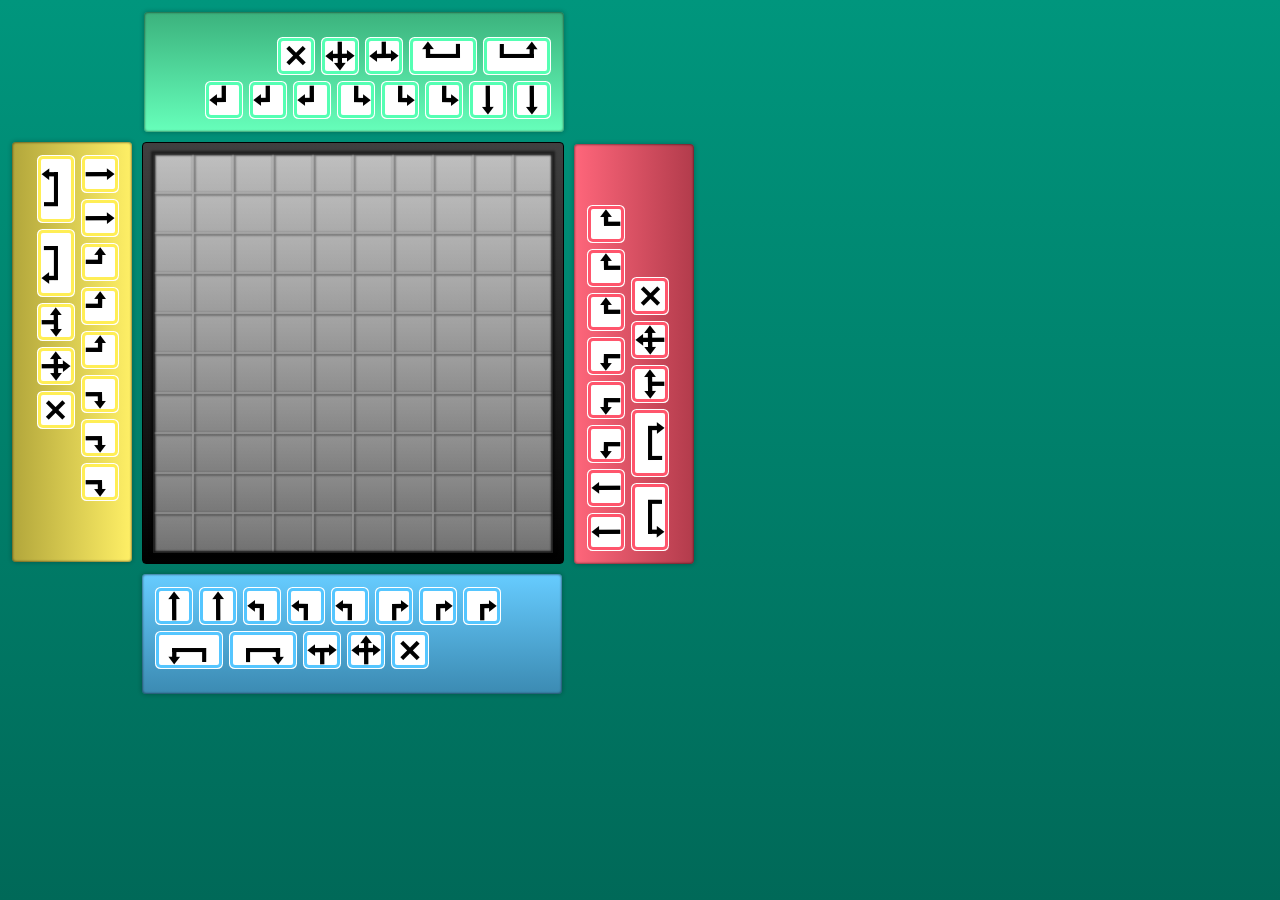
==== game/index.html @ c2a265a9 "masterからプレイページ用のファイルをコピー" ====
<html>
	<head>
		<link href="../assets/stylesheets/screen.css" media="screen, projection" rel="stylesheet" type="text/css" />
		<!--[if IE]>
			<link href="/stylesheets/ie.css" media="screen, projection" rel="stylesheet" type="text/css" />
		<![endif]-->
		<script src="http://ajax.googleapis.com/ajax/libs/jquery/1.9.1/jquery.min.js"></script>
		<script src="../assets/js/main.js"></script>
	</head>
	<body>
		<div class="game-container">
			<div class="board-container">
				<div class="board">
					<div class="board-inner">
						<div class="base-pieces"></div>
						<div class="pieces"></div>
					</div>
				</div>
			</div>
			<div class="decks">
				<div class="player-piece-deck-container deck0">
					<div class="deck">
						<div class="deck-pieces"></div>
					</div>
				</div>
				<div class="player-piece-deck-container deck1">
					<div class="deck">
						<div class="deck-pieces"></div>
					</div>
				</div>
				<div class="player-piece-deck-container deck2">
					<div class="deck">
						<div class="deck-pieces"></div>
					</div>
				</div>
				<div class="player-piece-deck-container deck3">
					<div class="deck">
						<div class="deck-pieces"></div>
					</div>
				</div>
			</div>
		</div>

		<div class="piece-template"></div>
		<div class="deck-piece-template"></div>
	</body>
</html>
---- assets/stylesheets/screen.css ----
/* Welcome to Compass.
 * In this file you should write your main styles. (or centralize your imports)
 * Import this file using the following HTML or equivalent:
 * <link href="/stylesheets/screen.css" media="screen, projection" rel="stylesheet" type="text/css" /> */
html, body, div, span, applet, object, iframe,
h1, h2, h3, h4, h5, h6, p, blockquote, pre,
a, abbr, acronym, address, big, cite, code,
del, dfn, em, img, ins, kbd, q, s, samp,
small, strike, strong, sub, sup, tt, var,
b, u, i, center,
dl, dt, dd, ol, ul, li,
fieldset, form, label, legend,
table, caption, tbody, tfoot, thead, tr, th, td,
article, aside, canvas, details, embed,
figure, figcaption, footer, header, hgroup,
menu, nav, output, ruby, section, summary,
time, mark, audio, video {
  margin: 0;
  padding: 0;
  border: 0;
  font: inherit;
  font-size: 100%;
  vertical-align: baseline;
}

html {
  line-height: 1;
}

ol, ul {
  list-style: none;
}

table {
  border-collapse: collapse;
  border-spacing: 0;
}

caption, th, td {
  text-align: left;
  font-weight: normal;
  vertical-align: middle;
}

q, blockquote {
  quotes: none;
}
q:before, q:after, blockquote:before, blockquote:after {
  content: "";
  content: none;
}

a img {
  border: none;
}

article, aside, details, figcaption, figure, footer, header, hgroup, menu, nav, section, summary {
  display: block;
}

div.game-container {
  width: 100%;
  height: 100%;
  background-image: -webkit-gradient(linear, 50% 0%, 50% 100%, color-stop(0%, #00967d), color-stop(100%, #006958));
  background-image: -webkit-linear-gradient(top, #00967d, #006958);
  background-image: -moz-linear-gradient(top, #00967d, #006958);
  background-image: -o-linear-gradient(top, #00967d, #006958);
  background-image: linear-gradient(top, #00967d, #006958);
}

div.board-container {
  position: absolute;
  width: 706px;
  height: 706px;
}
div.board-container div.board {
  width: 400px;
  height: 400px;
  padding: 10px;
  border: 1px black solid;
  -webkit-border-radius: 4px 4px;
  -moz-border-radius: 4px / 4px;
  border-radius: 4px / 4px;
  background-image: -webkit-gradient(linear, 50% 0%, 50% 100%, color-stop(0%, #404040), color-stop(100%, #000000));
  background-image: -webkit-linear-gradient(top, #404040, #000000);
  background-image: -moz-linear-gradient(top, #404040, #000000);
  background-image: -o-linear-gradient(top, #404040, #000000);
  background-image: linear-gradient(top, #404040, #000000);
  margin: 142px;
}
div.board-container div.board div.board-inner {
  width: 400px;
  height: 400px;
  overflow: hidden;
  *zoom: 1;
}
div.board-container div.board div.board-inner div.pieces, div.board-container div.board div.board-inner div.base-pieces {
  position: absolute;
  width: 400px;
}
div.board-container div.board div.board-inner div.piece {
  width: 40px;
  height: 40px;
  display: inline-block;
  float: left;
}
div.board-container div.board div.board-inner div.piece:nth-of-type(10n+1) {
  clear: both;
}
div.board-container div.board div.board-inner div.base-pieces {
  background-image: -webkit-gradient(linear, 50% 0%, 50% 100%, color-stop(0%, #b0b0b0), color-stop(100%, #606060));
  background-image: -webkit-linear-gradient(top, #b0b0b0, #606060);
  background-image: -moz-linear-gradient(top, #b0b0b0, #606060);
  background-image: -o-linear-gradient(top, #b0b0b0, #606060);
  background-image: linear-gradient(top, #b0b0b0, #606060);
}
div.board-container div.board div.board-inner div.base-pieces div.piece {
  background-image: -webkit-gradient(linear, 50% 0%, 50% 100%, color-stop(0%, rgba(255, 255, 255, 0.2)), color-stop(100%, rgba(255, 255, 255, 0.1)));
  background-image: -webkit-linear-gradient(top, rgba(255, 255, 255, 0.2), rgba(255, 255, 255, 0.1));
  background-image: -moz-linear-gradient(top, rgba(255, 255, 255, 0.2), rgba(255, 255, 255, 0.1));
  background-image: -o-linear-gradient(top, rgba(255, 255, 255, 0.2), rgba(255, 255, 255, 0.1));
  background-image: linear-gradient(top, rgba(255, 255, 255, 0.2), rgba(255, 255, 255, 0.1));
  -webkit-box-shadow: rgba(255, 255, 255, 0.3) 0px 0px 1px 1px inset, rgba(0, 0, 0, 0.3) 1px 1px 2px 2px inset;
  -moz-box-shadow: rgba(255, 255, 255, 0.3) 0px 0px 1px 1px inset, rgba(0, 0, 0, 0.3) 1px 1px 2px 2px inset;
  box-shadow: rgba(255, 255, 255, 0.3) 0px 0px 1px 1px inset, rgba(0, 0, 0, 0.3) 1px 1px 2px 2px inset;
}
div.board-container div.board div.board-inner div.pieces {
  -webkit-box-shadow: rgba(0, 0, 0, 0.5) 0px 0px 2px 2px, rgba(0, 0, 0, 0.8) 0px 0px 2px 2px inset;
  -moz-box-shadow: rgba(0, 0, 0, 0.5) 0px 0px 2px 2px, rgba(0, 0, 0, 0.8) 0px 0px 2px 2px inset;
  box-shadow: rgba(0, 0, 0, 0.5) 0px 0px 2px 2px, rgba(0, 0, 0, 0.8) 0px 0px 2px 2px inset;
}
div.board-container div.board div.board-inner div.pieces div.piece {
  -webkit-background-size: 40px, 40px;
  -moz-background-size: 40px, 40px;
  -o-background-size: 40px, 40px;
  background-size: 40px, 40px;
}
div.board-container div.board div.board-inner div.pieces div.piece:hover {
  cursor: pointer;
}
div.board-container div.board div.board-inner div.pieces div.piece.player0 {
  -webkit-border-radius: 4px 4px;
  -moz-border-radius: 4px / 4px;
  border-radius: 4px / 4px;
  -webkit-box-shadow: rgba(85, 198, 255, 0.7) 0px 0px 0px 3px inset;
  -moz-box-shadow: rgba(85, 198, 255, 0.7) 0px 0px 0px 3px inset;
  box-shadow: rgba(85, 198, 255, 0.7) 0px 0px 0px 3px inset;
  -webkit-transform: translate(1px, 1px);
  -moz-transform: translate(1px, 1px);
  -ms-transform: translate(1px, 1px);
  -o-transform: translate(1px, 1px);
  transform: translate(1px, 1px);
  background-color: white;
}
div.board-container div.board div.board-inner div.pieces div.piece.player1 {
  -webkit-border-radius: 4px 4px;
  -moz-border-radius: 4px / 4px;
  border-radius: 4px / 4px;
  -webkit-box-shadow: rgba(255, 238, 85, 0.7) 0px 0px 0px 3px inset;
  -moz-box-shadow: rgba(255, 238, 85, 0.7) 0px 0px 0px 3px inset;
  box-shadow: rgba(255, 238, 85, 0.7) 0px 0px 0px 3px inset;
  -webkit-transform: translate(1px, 1px);
  -moz-transform: translate(1px, 1px);
  -ms-transform: translate(1px, 1px);
  -o-transform: translate(1px, 1px);
  transform: translate(1px, 1px);
  background-color: white;
}
div.board-container div.board div.board-inner div.pieces div.piece.player2 {
  -webkit-border-radius: 4px 4px;
  -moz-border-radius: 4px / 4px;
  border-radius: 4px / 4px;
  -webkit-box-shadow: rgba(85, 255, 179, 0.7) 0px 0px 0px 3px inset;
  -moz-box-shadow: rgba(85, 255, 179, 0.7) 0px 0px 0px 3px inset;
  box-shadow: rgba(85, 255, 179, 0.7) 0px 0px 0px 3px inset;
  -webkit-transform: translate(1px, 1px);
  -moz-transform: translate(1px, 1px);
  -ms-transform: translate(1px, 1px);
  -o-transform: translate(1px, 1px);
  transform: translate(1px, 1px);
  background-color: white;
}
div.board-container div.board div.board-inner div.pieces div.piece.player3 {
  -webkit-border-radius: 4px 4px;
  -moz-border-radius: 4px / 4px;
  border-radius: 4px / 4px;
  -webkit-box-shadow: rgba(255, 85, 108, 0.7) 0px 0px 0px 3px inset;
  -moz-box-shadow: rgba(255, 85, 108, 0.7) 0px 0px 0px 3px inset;
  box-shadow: rgba(255, 85, 108, 0.7) 0px 0px 0px 3px inset;
  -webkit-transform: translate(1px, 1px);
  -moz-transform: translate(1px, 1px);
  -ms-transform: translate(1px, 1px);
  -o-transform: translate(1px, 1px);
  transform: translate(1px, 1px);
  background-color: white;
}
div.board-container div.board div.board-inner div.pieces div.piece.type_straight {
  background-image: url(../images/piece_straight.png);
}
div.board-container div.board div.board-inner div.pieces div.piece.type_right_curve {
  background-image: url(../images/piece_right_curve.png);
}
div.board-container div.board div.board-inner div.pieces div.piece.type_left_curve {
  background-image: url(../images/piece_left_curve.png);
}
div.board-container div.board div.board-inner div.pieces div.piece.type_right_turn {
  -webkit-background-size: 80px, 40px;
  -moz-background-size: 80px, 40px;
  -o-background-size: 80px, 40px;
  background-size: 80px, 40px;
  background-image: url(../images/piece_right_turn.png);
}
div.board-container div.board div.board-inner div.pieces div.piece.type_left_turn {
  -webkit-background-size: 80px, 40px;
  -moz-background-size: 80px, 40px;
  -o-background-size: 80px, 40px;
  background-size: 80px, 40px;
  background-image: url(../images/piece_left_turn.png);
}
div.board-container div.board div.board-inner div.pieces div.piece.type_side_branch {
  background-image: url(../images/piece_side_branch.png);
}
div.board-container div.board div.board-inner div.pieces div.piece.type_triple_branch {
  background-image: url(../images/piece_triple_branch.png);
}
div.board-container div.board div.board-inner div.pieces div.piece.type_block {
  background-image: url(../images/piece_block.png);
}

div.decks {
  position: absolute;
}
div.decks div.player-piece-deck-container {
  position: absolute;
  -webkit-transform-origin: 353px 353px;
  -moz-transform-origin: 353px 353px;
  -ms-transform-origin: 353px 353px;
  -o-transform-origin: 353px 353px;
  transform-origin: 353px 353px;
}
div.decks div.player-piece-deck-container.deck0 {
  -webkit-transform: rotate(0deg);
  -moz-transform: rotate(0deg);
  -ms-transform: rotate(0deg);
  -o-transform: rotate(0deg);
  transform: rotate(0deg);
}
div.decks div.player-piece-deck-container.deck0 div.deck-piece {
  -webkit-box-shadow: #55c6ff 0px 0px 0px 3px, white 0px 0px 0px 4px;
  -moz-box-shadow: #55c6ff 0px 0px 0px 3px, white 0px 0px 0px 4px;
  box-shadow: #55c6ff 0px 0px 0px 3px, white 0px 0px 0px 4px;
}
div.decks div.player-piece-deck-container.deck0 div.deck {
  background-color: #55c6ff;
  background-image: -webkit-gradient(linear, 50% 0%, 50% 100%, color-stop(0%, rgba(255, 255, 255, 0.1)), color-stop(100%, rgba(0, 0, 0, 0.3)));
  background-image: -webkit-linear-gradient(top, rgba(255, 255, 255, 0.1), rgba(0, 0, 0, 0.3));
  background-image: -moz-linear-gradient(top, rgba(255, 255, 255, 0.1), rgba(0, 0, 0, 0.3));
  background-image: -o-linear-gradient(top, rgba(255, 255, 255, 0.1), rgba(0, 0, 0, 0.3));
  background-image: linear-gradient(top, rgba(255, 255, 255, 0.1), rgba(0, 0, 0, 0.3));
}
div.decks div.player-piece-deck-container.deck1 {
  -webkit-transform: rotate(90deg);
  -moz-transform: rotate(90deg);
  -ms-transform: rotate(90deg);
  -o-transform: rotate(90deg);
  transform: rotate(90deg);
}
div.decks div.player-piece-deck-container.deck1 div.deck-piece {
  -webkit-box-shadow: #ffee55 0px 0px 0px 3px, white 0px 0px 0px 4px;
  -moz-box-shadow: #ffee55 0px 0px 0px 3px, white 0px 0px 0px 4px;
  box-shadow: #ffee55 0px 0px 0px 3px, white 0px 0px 0px 4px;
}
div.decks div.player-piece-deck-container.deck1 div.deck {
  background-color: #ffee55;
  background-image: -webkit-gradient(linear, 50% 0%, 50% 100%, color-stop(0%, rgba(255, 255, 255, 0.1)), color-stop(100%, rgba(0, 0, 0, 0.3)));
  background-image: -webkit-linear-gradient(top, rgba(255, 255, 255, 0.1), rgba(0, 0, 0, 0.3));
  background-image: -moz-linear-gradient(top, rgba(255, 255, 255, 0.1), rgba(0, 0, 0, 0.3));
  background-image: -o-linear-gradient(top, rgba(255, 255, 255, 0.1), rgba(0, 0, 0, 0.3));
  background-image: linear-gradient(top, rgba(255, 255, 255, 0.1), rgba(0, 0, 0, 0.3));
}
div.decks div.player-piece-deck-container.deck2 {
  -webkit-transform: rotate(180deg);
  -moz-transform: rotate(180deg);
  -ms-transform: rotate(180deg);
  -o-transform: rotate(180deg);
  transform: rotate(180deg);
}
div.decks div.player-piece-deck-container.deck2 div.deck-piece {
  -webkit-box-shadow: #55ffb3 0px 0px 0px 3px, white 0px 0px 0px 4px;
  -moz-box-shadow: #55ffb3 0px 0px 0px 3px, white 0px 0px 0px 4px;
  box-shadow: #55ffb3 0px 0px 0px 3px, white 0px 0px 0px 4px;
}
div.decks div.player-piece-deck-container.deck2 div.deck {
  background-color: #55ffb3;
  background-image: -webkit-gradient(linear, 50% 0%, 50% 100%, color-stop(0%, rgba(255, 255, 255, 0.1)), color-stop(100%, rgba(0, 0, 0, 0.3)));
  background-image: -webkit-linear-gradient(top, rgba(255, 255, 255, 0.1), rgba(0, 0, 0, 0.3));
  background-image: -moz-linear-gradient(top, rgba(255, 255, 255, 0.1), rgba(0, 0, 0, 0.3));
  background-image: -o-linear-gradient(top, rgba(255, 255, 255, 0.1), rgba(0, 0, 0, 0.3));
  background-image: linear-gradient(top, rgba(255, 255, 255, 0.1), rgba(0, 0, 0, 0.3));
}
div.decks div.player-piece-deck-container.deck3 {
  -webkit-transform: rotate(270deg);
  -moz-transform: rotate(270deg);
  -ms-transform: rotate(270deg);
  -o-transform: rotate(270deg);
  transform: rotate(270deg);
}
div.decks div.player-piece-deck-container.deck3 div.deck-piece {
  -webkit-box-shadow: #ff556c 0px 0px 0px 3px, white 0px 0px 0px 4px;
  -moz-box-shadow: #ff556c 0px 0px 0px 3px, white 0px 0px 0px 4px;
  box-shadow: #ff556c 0px 0px 0px 3px, white 0px 0px 0px 4px;
}
div.decks div.player-piece-deck-container.deck3 div.deck {
  background-color: #ff556c;
  background-image: -webkit-gradient(linear, 50% 0%, 50% 100%, color-stop(0%, rgba(255, 255, 255, 0.1)), color-stop(100%, rgba(0, 0, 0, 0.3)));
  background-image: -webkit-linear-gradient(top, rgba(255, 255, 255, 0.1), rgba(0, 0, 0, 0.3));
  background-image: -moz-linear-gradient(top, rgba(255, 255, 255, 0.1), rgba(0, 0, 0, 0.3));
  background-image: -o-linear-gradient(top, rgba(255, 255, 255, 0.1), rgba(0, 0, 0, 0.3));
  background-image: linear-gradient(top, rgba(255, 255, 255, 0.1), rgba(0, 0, 0, 0.3));
}
div.decks div.player-piece-deck-container div.deck {
  position: absolute;
  top: 574px;
  left: 142px;
  -webkit-border-radius: 4px 4px;
  -moz-border-radius: 4px / 4px;
  border-radius: 4px / 4px;
  -webkit-box-shadow: rgba(0, 0, 0, 0.2) 0px 0px 4px 1px, rgba(0, 0, 0, 0.4) 0px 0px 2px 1px inset;
  -moz-box-shadow: rgba(0, 0, 0, 0.2) 0px 0px 4px 1px, rgba(0, 0, 0, 0.4) 0px 0px 2px 1px inset;
  box-shadow: rgba(0, 0, 0, 0.2) 0px 0px 4px 1px, rgba(0, 0, 0, 0.4) 0px 0px 2px 1px inset;
}
div.decks div.player-piece-deck-container div.deck div.deck-pieces {
  width: 400px;
  height: 100px;
  overflow: scroll;
  margin: 10px;
}
div.decks div.player-piece-deck-container div.deck-piece {
  display: inline-block;
  margin: 7px;
  width: 30px;
  height: 30px;
  -webkit-border-radius: 2px 2px;
  -moz-border-radius: 2px / 2px;
  border-radius: 2px / 2px;
  background-color: white;
  -webkit-background-size: 30px;
  -moz-background-size: 30px;
  -o-background-size: 30px;
  background-size: 30px;
}
div.decks div.player-piece-deck-container div.deck-piece:hover {
  cursor: pointer;
  -webkit-transform: scale(1.1, 1.1);
  -moz-transform: scale(1.1, 1.1);
  -ms-transform: scale(1.1, 1.1);
  -o-transform: scale(1.1, 1.1);
  transform: scale(1.1, 1.1);
}
div.decks div.player-piece-deck-container div.deck-piece.straight {
  background-image: url(../images/piece_straight.png);
}
div.decks div.player-piece-deck-container div.deck-piece.right_curve {
  background-image: url(../images/piece_right_curve.png);
}
div.decks div.player-piece-deck-container div.deck-piece.left_curve {
  background-image: url(../images/piece_left_curve.png);
}
div.decks div.player-piece-deck-container div.deck-piece.right_turn {
  width: 60px;
  -webkit-background-size: 60px;
  -moz-background-size: 60px;
  -o-background-size: 60px;
  background-size: 60px;
  background-image: url(../images/piece_right_turn.png);
}
div.decks div.player-piece-deck-container div.deck-piece.left_turn {
  width: 60px;
  -webkit-background-size: 60px;
  -moz-background-size: 60px;
  -o-background-size: 60px;
  background-size: 60px;
  background-image: url(../images/piece_left_turn.png);
}
div.decks div.player-piece-deck-container div.deck-piece.side_branch {
  background-image: url(../images/piece_side_branch.png);
}
div.decks div.player-piece-deck-container div.deck-piece.triple_branch {
  background-image: url(../images/piece_triple_branch.png);
}
div.decks div.player-piece-deck-container div.deck-piece.block {
  background-image: url(../images/piece_block.png);
}
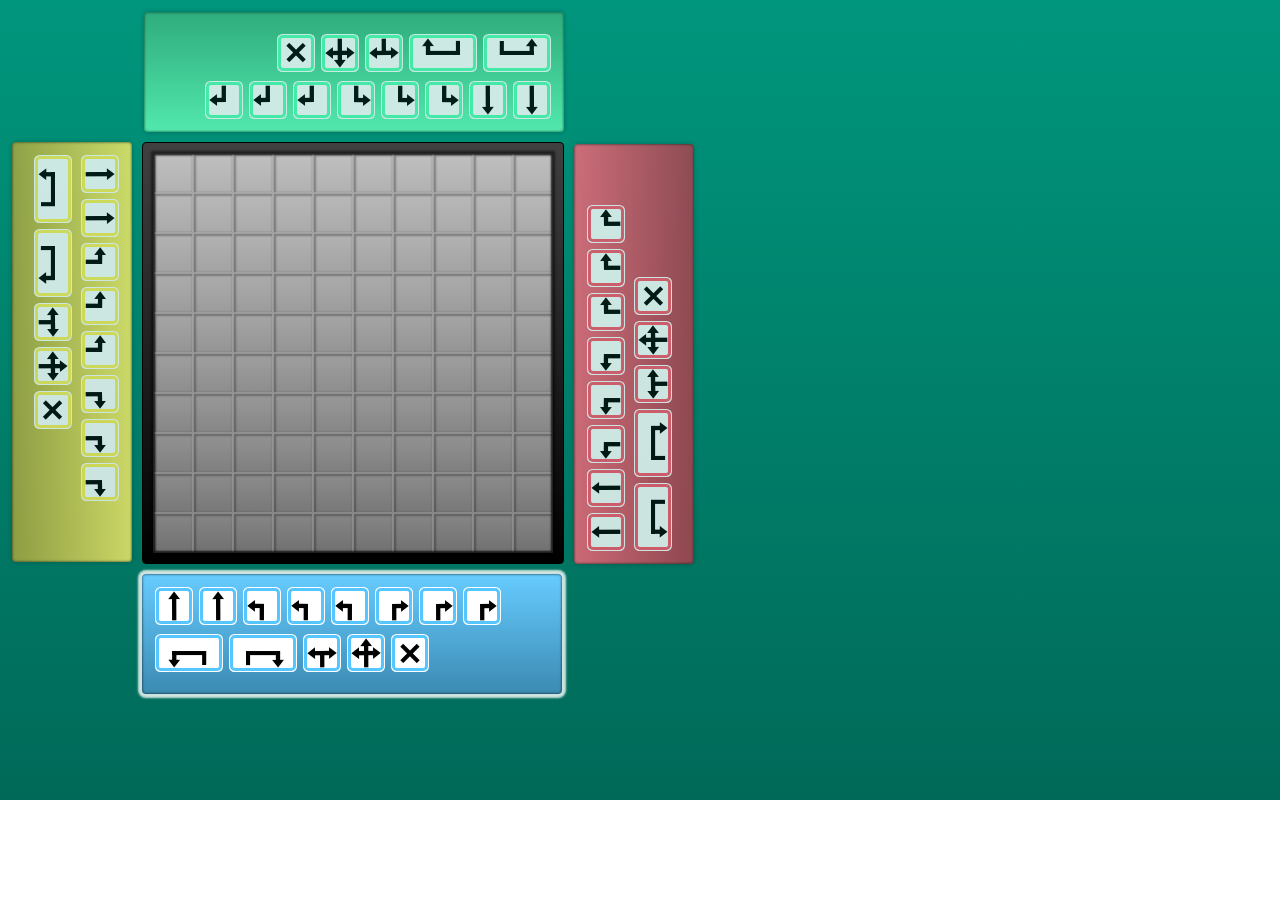
==== commit 4f51a3de: "masterからhtml同期" ====
--- a/game/index.html
+++ b/game/index.html
@@ -1,11 +1,26 @@
+<!DOCTYPE html>
 <html>
 	<head>
+		<meta charset="UTF-8">
 		<link href="../assets/stylesheets/screen.css" media="screen, projection" rel="stylesheet" type="text/css" />
+		<meta property="fb:admins" content="1605312026" />
+		<title>BELONEPHOBIA PUZZLE : 先端恐怖症パズル</title>
 		<!--[if IE]>
 			<link href="/stylesheets/ie.css" media="screen, projection" rel="stylesheet" type="text/css" />
 		<![endif]-->
 		<script src="http://ajax.googleapis.com/ajax/libs/jquery/1.9.1/jquery.min.js"></script>
 		<script src="../assets/js/main.js"></script>
+
+		<script type="text/javascript">
+			var _gaq = _gaq || [];
+			_gaq.push(['_setAccount', 'UA-32407364-1']);
+			_gaq.push(['_trackPageview']);
+			(function() {
+				var ga = document.createElement('script'); ga.type = 'text/javascript'; ga.async = true;
+				ga.src = ('https:' == document.location.protocol ? 'https://ssl' : 'http://www') + '.google-analytics.com/ga.js';
+				var s = document.getElementsByTagName('script')[0]; s.parentNode.insertBefore(ga, s);
+			})();
+		</script>
 	</head>
 	<body>
 		<div class="game-container">
@@ -18,22 +33,22 @@
 				</div>
 			</div>
 			<div class="decks">
-				<div class="player-piece-deck-container deck0">
+				<div class="deck-container deck0 disabled">
 					<div class="deck">
 						<div class="deck-pieces"></div>
 					</div>
 				</div>
-				<div class="player-piece-deck-container deck1">
+				<div class="deck-container deck1 disabled">
 					<div class="deck">
 						<div class="deck-pieces"></div>
 					</div>
 				</div>
-				<div class="player-piece-deck-container deck2">
+				<div class="deck-container deck2 disabled">
 					<div class="deck">
 						<div class="deck-pieces"></div>
 					</div>
 				</div>
-				<div class="player-piece-deck-container deck3">
+				<div class="deck-container deck3 disabled">
 					<div class="deck">
 						<div class="deck-pieces"></div>
 					</div>
--- a/assets/stylesheets/screen.css
+++ b/assets/stylesheets/screen.css
@@ -59,8 +59,7 @@
 }
 
 div.game-container {
-  width: 100%;
-  height: 100%;
+  height: 800px;
   background-image: -webkit-gradient(linear, 50% 0%, 50% 100%, color-stop(0%, #00967d), color-stop(100%, #006958));
   background-image: -webkit-linear-gradient(top, #00967d, #006958);
   background-image: -moz-linear-gradient(top, #00967d, #006958);
@@ -138,7 +137,7 @@
 div.board-container div.board div.board-inner div.pieces div.piece:hover {
   cursor: pointer;
 }
-div.board-container div.board div.board-inner div.pieces div.piece.player0 {
+div.board-container div.board div.board-inner div.pieces div.piece.player_0 {
   -webkit-border-radius: 4px 4px;
   -moz-border-radius: 4px / 4px;
   border-radius: 4px / 4px;
@@ -152,7 +151,7 @@
   transform: translate(1px, 1px);
   background-color: white;
 }
-div.board-container div.board div.board-inner div.pieces div.piece.player1 {
+div.board-container div.board div.board-inner div.pieces div.piece.player_1 {
   -webkit-border-radius: 4px 4px;
   -moz-border-radius: 4px / 4px;
   border-radius: 4px / 4px;
@@ -166,7 +165,7 @@
   transform: translate(1px, 1px);
   background-color: white;
 }
-div.board-container div.board div.board-inner div.pieces div.piece.player2 {
+div.board-container div.board div.board-inner div.pieces div.piece.player_2 {
   -webkit-border-radius: 4px 4px;
   -moz-border-radius: 4px / 4px;
   border-radius: 4px / 4px;
@@ -180,7 +179,7 @@
   transform: translate(1px, 1px);
   background-color: white;
 }
-div.board-container div.board div.board-inner div.pieces div.piece.player3 {
+div.board-container div.board div.board-inner div.pieces div.piece.player_3 {
   -webkit-border-radius: 4px 4px;
   -moz-border-radius: 4px / 4px;
   border-radius: 4px / 4px;
@@ -230,7 +229,7 @@
 div.decks {
   position: absolute;
 }
-div.decks div.player-piece-deck-container {
+div.decks div.deck-container {
   position: absolute;
   -webkit-transform-origin: 353px 353px;
   -moz-transform-origin: 353px 353px;
@@ -238,19 +237,19 @@
   -o-transform-origin: 353px 353px;
   transform-origin: 353px 353px;
 }
-div.decks div.player-piece-deck-container.deck0 {
+div.decks div.deck-container.deck0 {
   -webkit-transform: rotate(0deg);
   -moz-transform: rotate(0deg);
   -ms-transform: rotate(0deg);
   -o-transform: rotate(0deg);
   transform: rotate(0deg);
 }
-div.decks div.player-piece-deck-container.deck0 div.deck-piece {
+div.decks div.deck-container.deck0 div.deck-piece {
   -webkit-box-shadow: #55c6ff 0px 0px 0px 3px, white 0px 0px 0px 4px;
   -moz-box-shadow: #55c6ff 0px 0px 0px 3px, white 0px 0px 0px 4px;
   box-shadow: #55c6ff 0px 0px 0px 3px, white 0px 0px 0px 4px;
 }
-div.decks div.player-piece-deck-container.deck0 div.deck {
+div.decks div.deck-container.deck0 div.deck {
   background-color: #55c6ff;
   background-image: -webkit-gradient(linear, 50% 0%, 50% 100%, color-stop(0%, rgba(255, 255, 255, 0.1)), color-stop(100%, rgba(0, 0, 0, 0.3)));
   background-image: -webkit-linear-gradient(top, rgba(255, 255, 255, 0.1), rgba(0, 0, 0, 0.3));
@@ -258,19 +257,19 @@
   background-image: -o-linear-gradient(top, rgba(255, 255, 255, 0.1), rgba(0, 0, 0, 0.3));
   background-image: linear-gradient(top, rgba(255, 255, 255, 0.1), rgba(0, 0, 0, 0.3));
 }
-div.decks div.player-piece-deck-container.deck1 {
+div.decks div.deck-container.deck1 {
   -webkit-transform: rotate(90deg);
   -moz-transform: rotate(90deg);
   -ms-transform: rotate(90deg);
   -o-transform: rotate(90deg);
   transform: rotate(90deg);
 }
-div.decks div.player-piece-deck-container.deck1 div.deck-piece {
+div.decks div.deck-container.deck1 div.deck-piece {
   -webkit-box-shadow: #ffee55 0px 0px 0px 3px, white 0px 0px 0px 4px;
   -moz-box-shadow: #ffee55 0px 0px 0px 3px, white 0px 0px 0px 4px;
   box-shadow: #ffee55 0px 0px 0px 3px, white 0px 0px 0px 4px;
 }
-div.decks div.player-piece-deck-container.deck1 div.deck {
+div.decks div.deck-container.deck1 div.deck {
   background-color: #ffee55;
   background-image: -webkit-gradient(linear, 50% 0%, 50% 100%, color-stop(0%, rgba(255, 255, 255, 0.1)), color-stop(100%, rgba(0, 0, 0, 0.3)));
   background-image: -webkit-linear-gradient(top, rgba(255, 255, 255, 0.1), rgba(0, 0, 0, 0.3));
@@ -278,19 +277,19 @@
   background-image: -o-linear-gradient(top, rgba(255, 255, 255, 0.1), rgba(0, 0, 0, 0.3));
   background-image: linear-gradient(top, rgba(255, 255, 255, 0.1), rgba(0, 0, 0, 0.3));
 }
-div.decks div.player-piece-deck-container.deck2 {
+div.decks div.deck-container.deck2 {
   -webkit-transform: rotate(180deg);
   -moz-transform: rotate(180deg);
   -ms-transform: rotate(180deg);
   -o-transform: rotate(180deg);
   transform: rotate(180deg);
 }
-div.decks div.player-piece-deck-container.deck2 div.deck-piece {
+div.decks div.deck-container.deck2 div.deck-piece {
   -webkit-box-shadow: #55ffb3 0px 0px 0px 3px, white 0px 0px 0px 4px;
   -moz-box-shadow: #55ffb3 0px 0px 0px 3px, white 0px 0px 0px 4px;
   box-shadow: #55ffb3 0px 0px 0px 3px, white 0px 0px 0px 4px;
 }
-div.decks div.player-piece-deck-container.deck2 div.deck {
+div.decks div.deck-container.deck2 div.deck {
   background-color: #55ffb3;
   background-image: -webkit-gradient(linear, 50% 0%, 50% 100%, color-stop(0%, rgba(255, 255, 255, 0.1)), color-stop(100%, rgba(0, 0, 0, 0.3)));
   background-image: -webkit-linear-gradient(top, rgba(255, 255, 255, 0.1), rgba(0, 0, 0, 0.3));
@@ -298,19 +297,19 @@
   background-image: -o-linear-gradient(top, rgba(255, 255, 255, 0.1), rgba(0, 0, 0, 0.3));
   background-image: linear-gradient(top, rgba(255, 255, 255, 0.1), rgba(0, 0, 0, 0.3));
 }
-div.decks div.player-piece-deck-container.deck3 {
+div.decks div.deck-container.deck3 {
   -webkit-transform: rotate(270deg);
   -moz-transform: rotate(270deg);
   -ms-transform: rotate(270deg);
   -o-transform: rotate(270deg);
   transform: rotate(270deg);
 }
-div.decks div.player-piece-deck-container.deck3 div.deck-piece {
+div.decks div.deck-container.deck3 div.deck-piece {
   -webkit-box-shadow: #ff556c 0px 0px 0px 3px, white 0px 0px 0px 4px;
   -moz-box-shadow: #ff556c 0px 0px 0px 3px, white 0px 0px 0px 4px;
   box-shadow: #ff556c 0px 0px 0px 3px, white 0px 0px 0px 4px;
 }
-div.decks div.player-piece-deck-container.deck3 div.deck {
+div.decks div.deck-container.deck3 div.deck {
   background-color: #ff556c;
   background-image: -webkit-gradient(linear, 50% 0%, 50% 100%, color-stop(0%, rgba(255, 255, 255, 0.1)), color-stop(100%, rgba(0, 0, 0, 0.3)));
   background-image: -webkit-linear-gradient(top, rgba(255, 255, 255, 0.1), rgba(0, 0, 0, 0.3));
@@ -318,24 +317,31 @@
   background-image: -o-linear-gradient(top, rgba(255, 255, 255, 0.1), rgba(0, 0, 0, 0.3));
   background-image: linear-gradient(top, rgba(255, 255, 255, 0.1), rgba(0, 0, 0, 0.3));
 }
-div.decks div.player-piece-deck-container div.deck {
-  position: absolute;
-  top: 574px;
-  left: 142px;
-  -webkit-border-radius: 4px 4px;
-  -moz-border-radius: 4px / 4px;
-  border-radius: 4px / 4px;
+div.decks div.deck-container.disabled div.deck {
   -webkit-box-shadow: rgba(0, 0, 0, 0.2) 0px 0px 4px 1px, rgba(0, 0, 0, 0.4) 0px 0px 2px 1px inset;
   -moz-box-shadow: rgba(0, 0, 0, 0.2) 0px 0px 4px 1px, rgba(0, 0, 0, 0.4) 0px 0px 2px 1px inset;
   box-shadow: rgba(0, 0, 0, 0.2) 0px 0px 4px 1px, rgba(0, 0, 0, 0.4) 0px 0px 2px 1px inset;
-}
-div.decks div.player-piece-deck-container div.deck div.deck-pieces {
+  filter: progid:DXImageTransform.Microsoft.Alpha(Opacity=80);
+  opacity: 0.8;
+}
+div.decks div.deck-container div.deck {
+  position: absolute;
+  top: 574px;
+  left: 142px;
+  -webkit-border-radius: 4px 4px;
+  -moz-border-radius: 4px / 4px;
+  border-radius: 4px / 4px;
+  -webkit-box-shadow: rgba(255, 255, 255, 0.8) 0px 0px 2px 4px, rgba(0, 0, 0, 0.4) 0px 0px 2px 1px inset;
+  -moz-box-shadow: rgba(255, 255, 255, 0.8) 0px 0px 2px 4px, rgba(0, 0, 0, 0.4) 0px 0px 2px 1px inset;
+  box-shadow: rgba(255, 255, 255, 0.8) 0px 0px 2px 4px, rgba(0, 0, 0, 0.4) 0px 0px 2px 1px inset;
+}
+div.decks div.deck-container div.deck div.deck-pieces {
   width: 400px;
   height: 100px;
   overflow: scroll;
   margin: 10px;
 }
-div.decks div.player-piece-deck-container div.deck-piece {
+div.decks div.deck-container div.deck-piece {
   display: inline-block;
   margin: 7px;
   width: 30px;
@@ -349,7 +355,7 @@
   -o-background-size: 30px;
   background-size: 30px;
 }
-div.decks div.player-piece-deck-container div.deck-piece:hover {
+div.decks div.deck-container div.deck-piece:hover {
   cursor: pointer;
   -webkit-transform: scale(1.1, 1.1);
   -moz-transform: scale(1.1, 1.1);
@@ -357,16 +363,16 @@
   -o-transform: scale(1.1, 1.1);
   transform: scale(1.1, 1.1);
 }
-div.decks div.player-piece-deck-container div.deck-piece.straight {
+div.decks div.deck-container div.deck-piece.type_straight {
   background-image: url(../images/piece_straight.png);
 }
-div.decks div.player-piece-deck-container div.deck-piece.right_curve {
+div.decks div.deck-container div.deck-piece.type_right_curve {
   background-image: url(../images/piece_right_curve.png);
 }
-div.decks div.player-piece-deck-container div.deck-piece.left_curve {
+div.decks div.deck-container div.deck-piece.type_left_curve {
   background-image: url(../images/piece_left_curve.png);
 }
-div.decks div.player-piece-deck-container div.deck-piece.right_turn {
+div.decks div.deck-container div.deck-piece.type_right_turn {
   width: 60px;
   -webkit-background-size: 60px;
   -moz-background-size: 60px;
@@ -374,7 +380,7 @@
   background-size: 60px;
   background-image: url(../images/piece_right_turn.png);
 }
-div.decks div.player-piece-deck-container div.deck-piece.left_turn {
+div.decks div.deck-container div.deck-piece.type_left_turn {
   width: 60px;
   -webkit-background-size: 60px;
   -moz-background-size: 60px;
@@ -382,12 +388,12 @@
   background-size: 60px;
   background-image: url(../images/piece_left_turn.png);
 }
-div.decks div.player-piece-deck-container div.deck-piece.side_branch {
+div.decks div.deck-container div.deck-piece.type_side_branch {
   background-image: url(../images/piece_side_branch.png);
 }
-div.decks div.player-piece-deck-container div.deck-piece.triple_branch {
+div.decks div.deck-container div.deck-piece.type_triple_branch {
   background-image: url(../images/piece_triple_branch.png);
 }
-div.decks div.player-piece-deck-container div.deck-piece.block {
+div.decks div.deck-container div.deck-piece.type_block {
   background-image: url(../images/piece_block.png);
 }
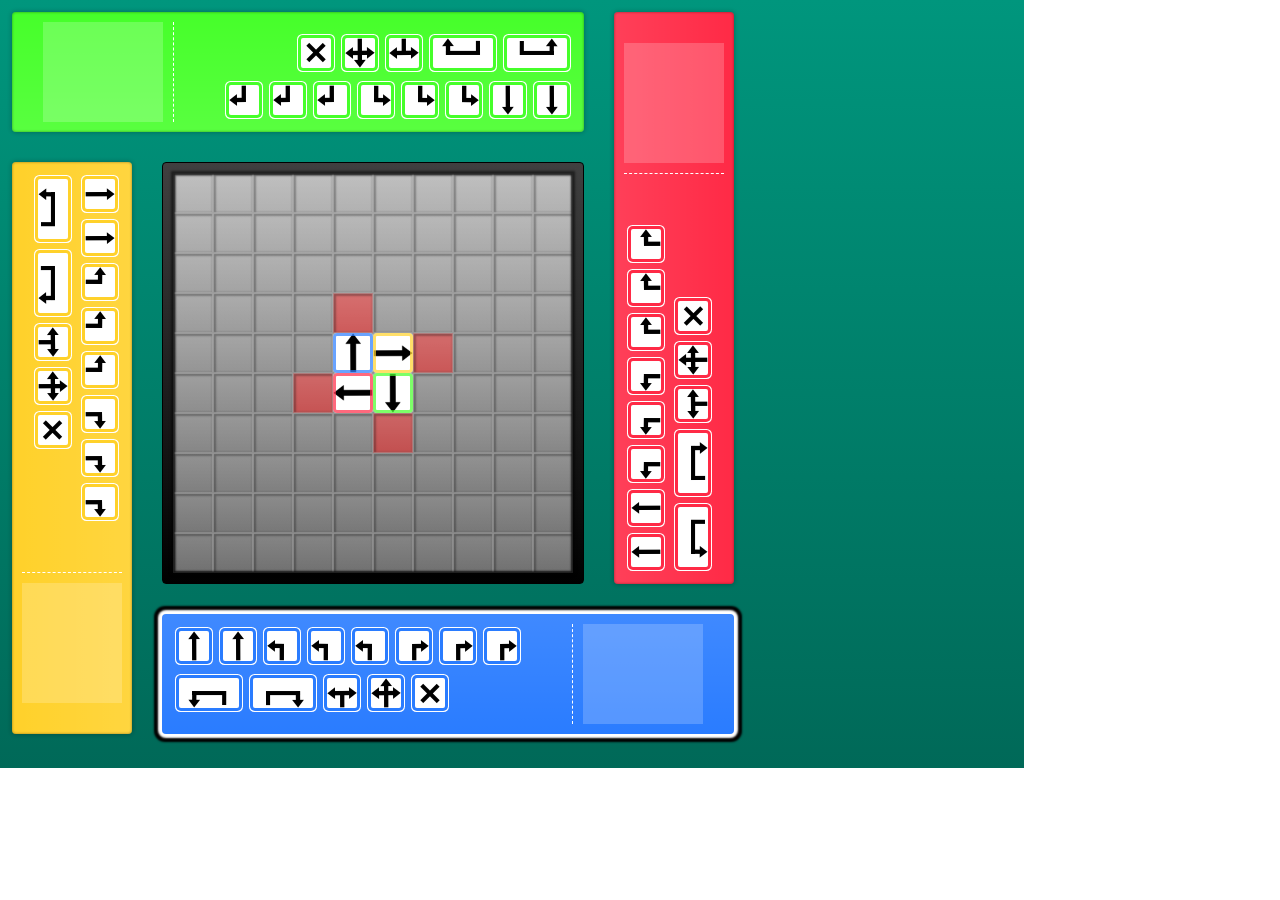
==== commit 56eae977: "masterからhtml同期" ====
--- a/game/index.html
+++ b/game/index.html
@@ -36,21 +36,25 @@
 				<div class="deck-container deck0 disabled">
 					<div class="deck">
 						<div class="deck-pieces"></div>
+						<div class="deck-actions"></div>
 					</div>
 				</div>
 				<div class="deck-container deck1 disabled">
 					<div class="deck">
 						<div class="deck-pieces"></div>
+						<div class="deck-actions"></div>
 					</div>
 				</div>
 				<div class="deck-container deck2 disabled">
 					<div class="deck">
 						<div class="deck-pieces"></div>
+						<div class="deck-actions"></div>
 					</div>
 				</div>
 				<div class="deck-container deck3 disabled">
 					<div class="deck">
 						<div class="deck-pieces"></div>
+						<div class="deck-actions"></div>
 					</div>
 				</div>
 			</div>
--- a/assets/stylesheets/screen.css
+++ b/assets/stylesheets/screen.css
@@ -1,3 +1,4 @@
+@charset "UTF-8";
 /* Welcome to Compass.
  * In this file you should write your main styles. (or centralize your imports)
  * Import this file using the following HTML or equivalent:
@@ -59,7 +60,8 @@
 }
 
 div.game-container {
-  height: 800px;
+  width: 1024px;
+  height: 768px;
   background-image: -webkit-gradient(linear, 50% 0%, 50% 100%, color-stop(0%, #00967d), color-stop(100%, #006958));
   background-image: -webkit-linear-gradient(top, #00967d, #006958);
   background-image: -moz-linear-gradient(top, #00967d, #006958);
@@ -69,8 +71,8 @@
 
 div.board-container {
   position: absolute;
-  width: 706px;
-  height: 706px;
+  width: 746px;
+  height: 746px;
 }
 div.board-container div.board {
   width: 400px;
@@ -85,7 +87,7 @@
   background-image: -moz-linear-gradient(top, #404040, #000000);
   background-image: -o-linear-gradient(top, #404040, #000000);
   background-image: linear-gradient(top, #404040, #000000);
-  margin: 142px;
+  margin: 162px;
 }
 div.board-container div.board div.board-inner {
   width: 400px;
@@ -123,6 +125,9 @@
   -moz-box-shadow: rgba(255, 255, 255, 0.3) 0px 0px 1px 1px inset, rgba(0, 0, 0, 0.3) 1px 1px 2px 2px inset;
   box-shadow: rgba(255, 255, 255, 0.3) 0px 0px 1px 1px inset, rgba(0, 0, 0, 0.3) 1px 1px 2px 2px inset;
 }
+div.board-container div.board div.board-inner div.base-pieces div.piece.highlight {
+  background-color: rgba(255, 0, 0, 0.5);
+}
 div.board-container div.board div.board-inner div.pieces {
   -webkit-box-shadow: rgba(0, 0, 0, 0.5) 0px 0px 2px 2px, rgba(0, 0, 0, 0.8) 0px 0px 2px 2px inset;
   -moz-box-shadow: rgba(0, 0, 0, 0.5) 0px 0px 2px 2px, rgba(0, 0, 0, 0.8) 0px 0px 2px 2px inset;
@@ -141,9 +146,9 @@
   -webkit-border-radius: 4px 4px;
   -moz-border-radius: 4px / 4px;
   border-radius: 4px / 4px;
-  -webkit-box-shadow: rgba(85, 198, 255, 0.7) 0px 0px 0px 3px inset;
-  -moz-box-shadow: rgba(85, 198, 255, 0.7) 0px 0px 0px 3px inset;
-  box-shadow: rgba(85, 198, 255, 0.7) 0px 0px 0px 3px inset;
+  -webkit-box-shadow: rgba(42, 124, 255, 0.7) 0px 0px 0px 3px inset;
+  -moz-box-shadow: rgba(42, 124, 255, 0.7) 0px 0px 0px 3px inset;
+  box-shadow: rgba(42, 124, 255, 0.7) 0px 0px 0px 3px inset;
   -webkit-transform: translate(1px, 1px);
   -moz-transform: translate(1px, 1px);
   -ms-transform: translate(1px, 1px);
@@ -155,9 +160,9 @@
   -webkit-border-radius: 4px 4px;
   -moz-border-radius: 4px / 4px;
   border-radius: 4px / 4px;
-  -webkit-box-shadow: rgba(255, 238, 85, 0.7) 0px 0px 0px 3px inset;
-  -moz-box-shadow: rgba(255, 238, 85, 0.7) 0px 0px 0px 3px inset;
-  box-shadow: rgba(255, 238, 85, 0.7) 0px 0px 0px 3px inset;
+  -webkit-box-shadow: rgba(255, 209, 42, 0.7) 0px 0px 0px 3px inset;
+  -moz-box-shadow: rgba(255, 209, 42, 0.7) 0px 0px 0px 3px inset;
+  box-shadow: rgba(255, 209, 42, 0.7) 0px 0px 0px 3px inset;
   -webkit-transform: translate(1px, 1px);
   -moz-transform: translate(1px, 1px);
   -ms-transform: translate(1px, 1px);
@@ -169,9 +174,9 @@
   -webkit-border-radius: 4px 4px;
   -moz-border-radius: 4px / 4px;
   border-radius: 4px / 4px;
-  -webkit-box-shadow: rgba(85, 255, 179, 0.7) 0px 0px 0px 3px inset;
-  -moz-box-shadow: rgba(85, 255, 179, 0.7) 0px 0px 0px 3px inset;
-  box-shadow: rgba(85, 255, 179, 0.7) 0px 0px 0px 3px inset;
+  -webkit-box-shadow: rgba(70, 255, 42, 0.7) 0px 0px 0px 3px inset;
+  -moz-box-shadow: rgba(70, 255, 42, 0.7) 0px 0px 0px 3px inset;
+  box-shadow: rgba(70, 255, 42, 0.7) 0px 0px 0px 3px inset;
   -webkit-transform: translate(1px, 1px);
   -moz-transform: translate(1px, 1px);
   -ms-transform: translate(1px, 1px);
@@ -183,9 +188,9 @@
   -webkit-border-radius: 4px 4px;
   -moz-border-radius: 4px / 4px;
   border-radius: 4px / 4px;
-  -webkit-box-shadow: rgba(255, 85, 108, 0.7) 0px 0px 0px 3px inset;
-  -moz-box-shadow: rgba(255, 85, 108, 0.7) 0px 0px 0px 3px inset;
-  box-shadow: rgba(255, 85, 108, 0.7) 0px 0px 0px 3px inset;
+  -webkit-box-shadow: rgba(255, 42, 70, 0.7) 0px 0px 0px 3px inset;
+  -moz-box-shadow: rgba(255, 42, 70, 0.7) 0px 0px 0px 3px inset;
+  box-shadow: rgba(255, 42, 70, 0.7) 0px 0px 0px 3px inset;
   -webkit-transform: translate(1px, 1px);
   -moz-transform: translate(1px, 1px);
   -ms-transform: translate(1px, 1px);
@@ -193,6 +198,34 @@
   transform: translate(1px, 1px);
   background-color: white;
 }
+div.board-container div.board div.board-inner div.pieces div.piece.rotate_0 {
+  -webkit-transform: rotate(0deg);
+  -moz-transform: rotate(0deg);
+  -ms-transform: rotate(0deg);
+  -o-transform: rotate(0deg);
+  transform: rotate(0deg);
+}
+div.board-container div.board div.board-inner div.pieces div.piece.rotate_1 {
+  -webkit-transform: rotate(90deg);
+  -moz-transform: rotate(90deg);
+  -ms-transform: rotate(90deg);
+  -o-transform: rotate(90deg);
+  transform: rotate(90deg);
+}
+div.board-container div.board div.board-inner div.pieces div.piece.rotate_2 {
+  -webkit-transform: rotate(180deg);
+  -moz-transform: rotate(180deg);
+  -ms-transform: rotate(180deg);
+  -o-transform: rotate(180deg);
+  transform: rotate(180deg);
+}
+div.board-container div.board div.board-inner div.pieces div.piece.rotate_3 {
+  -webkit-transform: rotate(270deg);
+  -moz-transform: rotate(270deg);
+  -ms-transform: rotate(270deg);
+  -o-transform: rotate(270deg);
+  transform: rotate(270deg);
+}
 div.board-container div.board div.board-inner div.pieces div.piece.type_straight {
   background-image: url(../images/piece_straight.png);
 }
@@ -231,11 +264,13 @@
 }
 div.decks div.deck-container {
   position: absolute;
-  -webkit-transform-origin: 353px 353px;
-  -moz-transform-origin: 353px 353px;
-  -ms-transform-origin: 353px 353px;
-  -o-transform-origin: 353px 353px;
-  transform-origin: 353px 353px;
+  -webkit-transform-origin: 373px 373px;
+  -moz-transform-origin: 373px 373px;
+  -ms-transform-origin: 373px 373px;
+  -o-transform-origin: 373px 373px;
+  transform-origin: 373px 373px;
+  /* 各プレイヤdeck */
+  /* 共通deck */
 }
 div.decks div.deck-container.deck0 {
   -webkit-transform: rotate(0deg);
@@ -245,17 +280,12 @@
   transform: rotate(0deg);
 }
 div.decks div.deck-container.deck0 div.deck-piece {
-  -webkit-box-shadow: #55c6ff 0px 0px 0px 3px, white 0px 0px 0px 4px;
-  -moz-box-shadow: #55c6ff 0px 0px 0px 3px, white 0px 0px 0px 4px;
-  box-shadow: #55c6ff 0px 0px 0px 3px, white 0px 0px 0px 4px;
+  -webkit-box-shadow: #2a7cff 0px 0px 0px 3px, white 0px 0px 0px 4px;
+  -moz-box-shadow: #2a7cff 0px 0px 0px 3px, white 0px 0px 0px 4px;
+  box-shadow: #2a7cff 0px 0px 0px 3px, white 0px 0px 0px 4px;
 }
 div.decks div.deck-container.deck0 div.deck {
-  background-color: #55c6ff;
-  background-image: -webkit-gradient(linear, 50% 0%, 50% 100%, color-stop(0%, rgba(255, 255, 255, 0.1)), color-stop(100%, rgba(0, 0, 0, 0.3)));
-  background-image: -webkit-linear-gradient(top, rgba(255, 255, 255, 0.1), rgba(0, 0, 0, 0.3));
-  background-image: -moz-linear-gradient(top, rgba(255, 255, 255, 0.1), rgba(0, 0, 0, 0.3));
-  background-image: -o-linear-gradient(top, rgba(255, 255, 255, 0.1), rgba(0, 0, 0, 0.3));
-  background-image: linear-gradient(top, rgba(255, 255, 255, 0.1), rgba(0, 0, 0, 0.3));
+  background-color: #2a7cff;
 }
 div.decks div.deck-container.deck1 {
   -webkit-transform: rotate(90deg);
@@ -265,17 +295,12 @@
   transform: rotate(90deg);
 }
 div.decks div.deck-container.deck1 div.deck-piece {
-  -webkit-box-shadow: #ffee55 0px 0px 0px 3px, white 0px 0px 0px 4px;
-  -moz-box-shadow: #ffee55 0px 0px 0px 3px, white 0px 0px 0px 4px;
-  box-shadow: #ffee55 0px 0px 0px 3px, white 0px 0px 0px 4px;
+  -webkit-box-shadow: #ffd12a 0px 0px 0px 3px, white 0px 0px 0px 4px;
+  -moz-box-shadow: #ffd12a 0px 0px 0px 3px, white 0px 0px 0px 4px;
+  box-shadow: #ffd12a 0px 0px 0px 3px, white 0px 0px 0px 4px;
 }
 div.decks div.deck-container.deck1 div.deck {
-  background-color: #ffee55;
-  background-image: -webkit-gradient(linear, 50% 0%, 50% 100%, color-stop(0%, rgba(255, 255, 255, 0.1)), color-stop(100%, rgba(0, 0, 0, 0.3)));
-  background-image: -webkit-linear-gradient(top, rgba(255, 255, 255, 0.1), rgba(0, 0, 0, 0.3));
-  background-image: -moz-linear-gradient(top, rgba(255, 255, 255, 0.1), rgba(0, 0, 0, 0.3));
-  background-image: -o-linear-gradient(top, rgba(255, 255, 255, 0.1), rgba(0, 0, 0, 0.3));
-  background-image: linear-gradient(top, rgba(255, 255, 255, 0.1), rgba(0, 0, 0, 0.3));
+  background-color: #ffd12a;
 }
 div.decks div.deck-container.deck2 {
   -webkit-transform: rotate(180deg);
@@ -285,17 +310,12 @@
   transform: rotate(180deg);
 }
 div.decks div.deck-container.deck2 div.deck-piece {
-  -webkit-box-shadow: #55ffb3 0px 0px 0px 3px, white 0px 0px 0px 4px;
-  -moz-box-shadow: #55ffb3 0px 0px 0px 3px, white 0px 0px 0px 4px;
-  box-shadow: #55ffb3 0px 0px 0px 3px, white 0px 0px 0px 4px;
+  -webkit-box-shadow: #46ff2a 0px 0px 0px 3px, white 0px 0px 0px 4px;
+  -moz-box-shadow: #46ff2a 0px 0px 0px 3px, white 0px 0px 0px 4px;
+  box-shadow: #46ff2a 0px 0px 0px 3px, white 0px 0px 0px 4px;
 }
 div.decks div.deck-container.deck2 div.deck {
-  background-color: #55ffb3;
-  background-image: -webkit-gradient(linear, 50% 0%, 50% 100%, color-stop(0%, rgba(255, 255, 255, 0.1)), color-stop(100%, rgba(0, 0, 0, 0.3)));
-  background-image: -webkit-linear-gradient(top, rgba(255, 255, 255, 0.1), rgba(0, 0, 0, 0.3));
-  background-image: -moz-linear-gradient(top, rgba(255, 255, 255, 0.1), rgba(0, 0, 0, 0.3));
-  background-image: -o-linear-gradient(top, rgba(255, 255, 255, 0.1), rgba(0, 0, 0, 0.3));
-  background-image: linear-gradient(top, rgba(255, 255, 255, 0.1), rgba(0, 0, 0, 0.3));
+  background-color: #46ff2a;
 }
 div.decks div.deck-container.deck3 {
   -webkit-transform: rotate(270deg);
@@ -305,41 +325,56 @@
   transform: rotate(270deg);
 }
 div.decks div.deck-container.deck3 div.deck-piece {
-  -webkit-box-shadow: #ff556c 0px 0px 0px 3px, white 0px 0px 0px 4px;
-  -moz-box-shadow: #ff556c 0px 0px 0px 3px, white 0px 0px 0px 4px;
-  box-shadow: #ff556c 0px 0px 0px 3px, white 0px 0px 0px 4px;
+  -webkit-box-shadow: #ff2a46 0px 0px 0px 3px, white 0px 0px 0px 4px;
+  -moz-box-shadow: #ff2a46 0px 0px 0px 3px, white 0px 0px 0px 4px;
+  box-shadow: #ff2a46 0px 0px 0px 3px, white 0px 0px 0px 4px;
 }
 div.decks div.deck-container.deck3 div.deck {
-  background-color: #ff556c;
-  background-image: -webkit-gradient(linear, 50% 0%, 50% 100%, color-stop(0%, rgba(255, 255, 255, 0.1)), color-stop(100%, rgba(0, 0, 0, 0.3)));
-  background-image: -webkit-linear-gradient(top, rgba(255, 255, 255, 0.1), rgba(0, 0, 0, 0.3));
-  background-image: -moz-linear-gradient(top, rgba(255, 255, 255, 0.1), rgba(0, 0, 0, 0.3));
-  background-image: -o-linear-gradient(top, rgba(255, 255, 255, 0.1), rgba(0, 0, 0, 0.3));
-  background-image: linear-gradient(top, rgba(255, 255, 255, 0.1), rgba(0, 0, 0, 0.3));
+  background-color: #ff2a46;
 }
 div.decks div.deck-container.disabled div.deck {
-  -webkit-box-shadow: rgba(0, 0, 0, 0.2) 0px 0px 4px 1px, rgba(0, 0, 0, 0.4) 0px 0px 2px 1px inset;
-  -moz-box-shadow: rgba(0, 0, 0, 0.2) 0px 0px 4px 1px, rgba(0, 0, 0, 0.4) 0px 0px 2px 1px inset;
-  box-shadow: rgba(0, 0, 0, 0.2) 0px 0px 4px 1px, rgba(0, 0, 0, 0.4) 0px 0px 2px 1px inset;
-  filter: progid:DXImageTransform.Microsoft.Alpha(Opacity=80);
-  opacity: 0.8;
+  -webkit-box-shadow: rgba(0, 0, 0, 0.2) 0px 0px 4px 1px, rgba(0, 0, 0, 0.2) 0px 0px 2px 1px inset;
+  -moz-box-shadow: rgba(0, 0, 0, 0.2) 0px 0px 4px 1px, rgba(0, 0, 0, 0.2) 0px 0px 2px 1px inset;
+  box-shadow: rgba(0, 0, 0, 0.2) 0px 0px 4px 1px, rgba(0, 0, 0, 0.2) 0px 0px 2px 1px inset;
 }
 div.decks div.deck-container div.deck {
+  width: 572px;
   position: absolute;
-  top: 574px;
-  left: 142px;
-  -webkit-border-radius: 4px 4px;
-  -moz-border-radius: 4px / 4px;
-  border-radius: 4px / 4px;
-  -webkit-box-shadow: rgba(255, 255, 255, 0.8) 0px 0px 2px 4px, rgba(0, 0, 0, 0.4) 0px 0px 2px 1px inset;
-  -moz-box-shadow: rgba(255, 255, 255, 0.8) 0px 0px 2px 4px, rgba(0, 0, 0, 0.4) 0px 0px 2px 1px inset;
-  box-shadow: rgba(255, 255, 255, 0.8) 0px 0px 2px 4px, rgba(0, 0, 0, 0.4) 0px 0px 2px 1px inset;
-}
-div.decks div.deck-container div.deck div.deck-pieces {
-  width: 400px;
+  top: 614px;
+  left: 162px;
+  background-image: -webkit-gradient(linear, 50% 0%, 50% 100%, color-stop(0%, rgba(255, 255, 255, 0.1)), color-stop(100%, rgba(255, 255, 255, 0)));
+  background-image: -webkit-linear-gradient(top, rgba(255, 255, 255, 0.1), rgba(255, 255, 255, 0));
+  background-image: -moz-linear-gradient(top, rgba(255, 255, 255, 0.1), rgba(255, 255, 255, 0));
+  background-image: -o-linear-gradient(top, rgba(255, 255, 255, 0.1), rgba(255, 255, 255, 0));
+  background-image: linear-gradient(top, rgba(255, 255, 255, 0.1), rgba(255, 255, 255, 0));
+  -webkit-border-radius: 4px 4px;
+  -moz-border-radius: 4px / 4px;
+  border-radius: 4px / 4px;
+  -webkit-box-shadow: white 0px 0px 2px 4px, black 0px 0px 2px 8px;
+  -moz-box-shadow: white 0px 0px 2px 4px, black 0px 0px 2px 8px;
+  box-shadow: white 0px 0px 2px 4px, black 0px 0px 2px 8px;
+}
+div.decks div.deck-container div.deck-pieces {
+  display: inline-block;
+  width: 390px;
   height: 100px;
   overflow: scroll;
+  margin: 10px 0px 10px 10px;
+  padding-right: 10px;
+  float: left;
+  border-right: 1px dashed white;
+}
+div.decks div.deck-container div.deck-actions {
+  display: inline-block;
+  width: 120px;
+  background-color: rgba(255, 255, 255, 0.2);
+  height: 100px;
   margin: 10px;
+  float: left;
+}
+div.decks div.deck-container div.deck-actions:after {
+  content: "";
+  clear: both;
 }
 div.decks div.deck-container div.deck-piece {
   display: inline-block;
@@ -355,6 +390,18 @@
   -o-background-size: 30px;
   background-size: 30px;
 }
+div.decks div.deck-container div.deck-piece.focus {
+  -webkit-box-shadow: black 0px 0px 0px 3px, red 0px 0px 0px 5px;
+  -moz-box-shadow: black 0px 0px 0px 3px, red 0px 0px 0px 5px;
+  box-shadow: black 0px 0px 0px 3px, red 0px 0px 0px 5px;
+}
+div.decks div.deck-container div.deck-piece.disabled {
+  filter: progid:DXImageTransform.Microsoft.Alpha(Opacity=15);
+  opacity: 0.15;
+  -webkit-box-shadow: rgba(0, 0, 0, 0.5) 0px 0px 0px 3px, white 0px 0px 0px 5px;
+  -moz-box-shadow: rgba(0, 0, 0, 0.5) 0px 0px 0px 3px, white 0px 0px 0px 5px;
+  box-shadow: rgba(0, 0, 0, 0.5) 0px 0px 0px 3px, white 0px 0px 0px 5px;
+}
 div.decks div.deck-container div.deck-piece:hover {
   cursor: pointer;
   -webkit-transform: scale(1.1, 1.1);
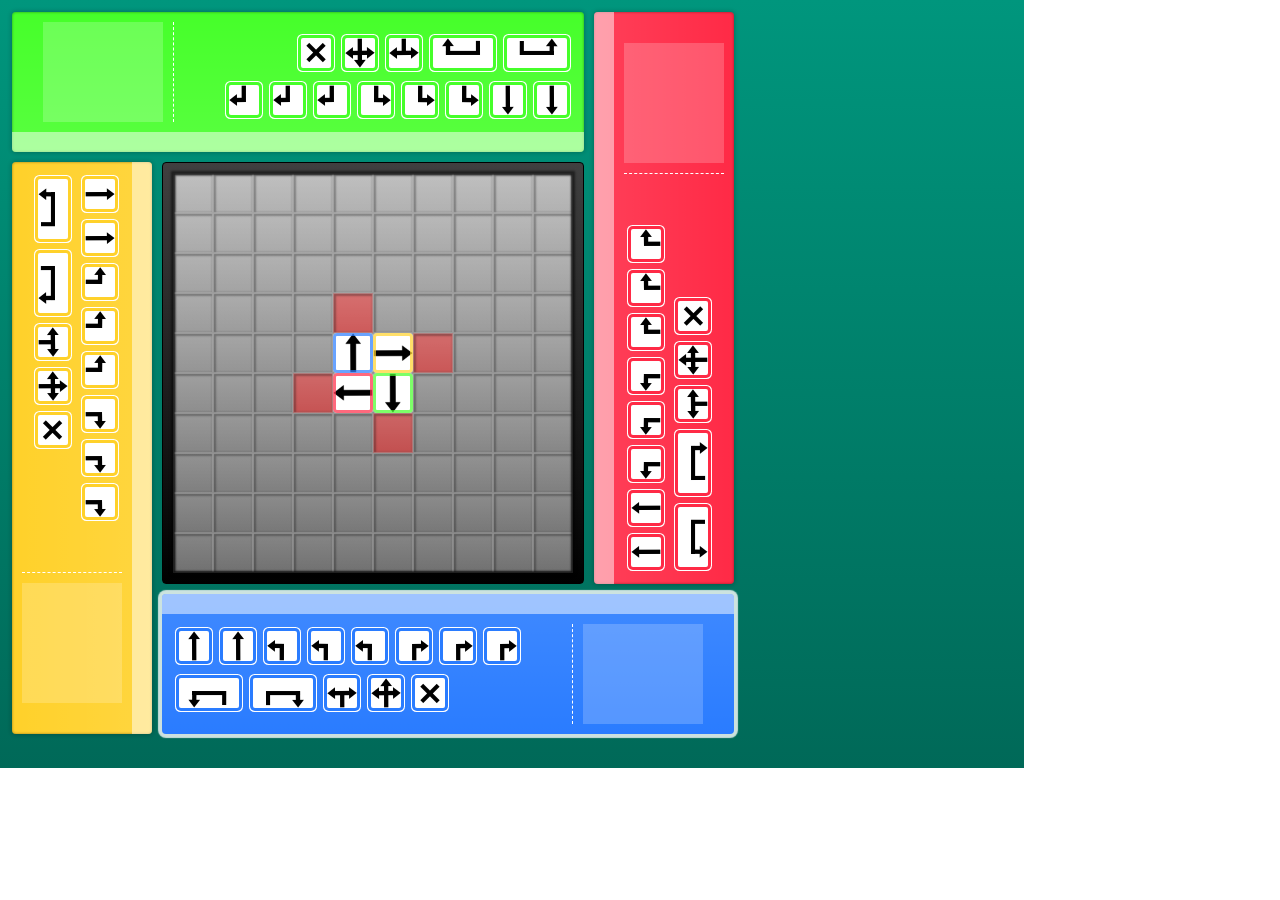
==== commit 69ecfed6: "masterからhtml同期" ====
--- a/game/index.html
+++ b/game/index.html
@@ -9,6 +9,11 @@
 			<link href="/stylesheets/ie.css" media="screen, projection" rel="stylesheet" type="text/css" />
 		<![endif]-->
 		<script src="http://ajax.googleapis.com/ajax/libs/jquery/1.9.1/jquery.min.js"></script>
+		<script src="../assets/js/Player.js"></script>
+		<script src="../assets/js/BoardPiece.js"></script>
+		<script src="../assets/js/PieceSet.js"></script>
+		<script src="../assets/js/PieceTemplateManager.js"></script>
+		<script src="../assets/js/Belonephobia.js"></script>
 		<script src="../assets/js/main.js"></script>
 
 		<script type="text/javascript">
@@ -35,24 +40,28 @@
 			<div class="decks">
 				<div class="deck-container deck0 disabled">
 					<div class="deck">
+						<div class="deck-damages"></div>
 						<div class="deck-pieces"></div>
 						<div class="deck-actions"></div>
 					</div>
 				</div>
 				<div class="deck-container deck1 disabled">
 					<div class="deck">
+						<div class="deck-damages"></div>
 						<div class="deck-pieces"></div>
 						<div class="deck-actions"></div>
 					</div>
 				</div>
 				<div class="deck-container deck2 disabled">
 					<div class="deck">
+						<div class="deck-damages"></div>
 						<div class="deck-pieces"></div>
 						<div class="deck-actions"></div>
 					</div>
 				</div>
 				<div class="deck-container deck3 disabled">
 					<div class="deck">
+						<div class="deck-damages"></div>
 						<div class="deck-pieces"></div>
 						<div class="deck-actions"></div>
 					</div>
--- a/assets/stylesheets/screen.css
+++ b/assets/stylesheets/screen.css
@@ -59,6 +59,20 @@
   display: block;
 }
 
+@-webkit-keyframes pulse {
+  from {
+    -webkit-box-shadow: rgba(255, 255, 255, 0.8) 0px 0px 1px 4px;
+    -moz-box-shadow: rgba(255, 255, 255, 0.8) 0px 0px 1px 4px;
+    box-shadow: rgba(255, 255, 255, 0.8) 0px 0px 1px 4px;
+  }
+
+  to {
+    -webkit-box-shadow: rgba(255, 255, 255, 0) 0px 0px 1px 4px;
+    -moz-box-shadow: rgba(255, 255, 255, 0) 0px 0px 1px 4px;
+    box-shadow: rgba(255, 255, 255, 0) 0px 0px 1px 4px;
+  }
+}
+
 div.game-container {
   width: 1024px;
   height: 768px;
@@ -258,6 +272,9 @@
 div.board-container div.board div.board-inner div.pieces div.piece.type_block {
   background-image: url(../images/piece_block.png);
 }
+div.board-container div.board div.board-inner div.pieces div.piece.pos_x_1 {
+  background-position-x: -40px;
+}
 
 div.decks {
   position: absolute;
@@ -332,15 +349,10 @@
 div.decks div.deck-container.deck3 div.deck {
   background-color: #ff2a46;
 }
-div.decks div.deck-container.disabled div.deck {
-  -webkit-box-shadow: rgba(0, 0, 0, 0.2) 0px 0px 4px 1px, rgba(0, 0, 0, 0.2) 0px 0px 2px 1px inset;
-  -moz-box-shadow: rgba(0, 0, 0, 0.2) 0px 0px 4px 1px, rgba(0, 0, 0, 0.2) 0px 0px 2px 1px inset;
-  box-shadow: rgba(0, 0, 0, 0.2) 0px 0px 4px 1px, rgba(0, 0, 0, 0.2) 0px 0px 2px 1px inset;
-}
 div.decks div.deck-container div.deck {
   width: 572px;
   position: absolute;
-  top: 614px;
+  top: 594px;
   left: 162px;
   background-image: -webkit-gradient(linear, 50% 0%, 50% 100%, color-stop(0%, rgba(255, 255, 255, 0.1)), color-stop(100%, rgba(255, 255, 255, 0)));
   background-image: -webkit-linear-gradient(top, rgba(255, 255, 255, 0.1), rgba(255, 255, 255, 0));
@@ -350,11 +362,35 @@
   -webkit-border-radius: 4px 4px;
   -moz-border-radius: 4px / 4px;
   border-radius: 4px / 4px;
-  -webkit-box-shadow: white 0px 0px 2px 4px, black 0px 0px 2px 8px;
-  -moz-box-shadow: white 0px 0px 2px 4px, black 0px 0px 2px 8px;
-  box-shadow: white 0px 0px 2px 4px, black 0px 0px 2px 8px;
-}
-div.decks div.deck-container div.deck-pieces {
+  -webkit-animation-name: pulse;
+  -webkit-animation-duration: 0.2s;
+  -webkit-animation-iteration-count: 10;
+  -webkit-animation-timing-function: ease-in-out;
+  -webkit-animation-direction: alternate;
+  -webkit-animation-delay: 0s;
+  -webkit-box-shadow: rgba(255, 255, 255, 0.8) 0px 0px 1px 4px;
+  -moz-box-shadow: rgba(255, 255, 255, 0.8) 0px 0px 1px 4px;
+  box-shadow: rgba(255, 255, 255, 0.8) 0px 0px 1px 4px;
+}
+div.decks div.deck-container div.deck div.deck-damages {
+  width: 100%;
+  background-color: rgba(255, 255, 255, 0.5);
+  height: 20px;
+  -moz-border-radius-topleft: 4px;
+  -webkit-border-top-left-radius: 4px;
+  border-top-left-radius: 4px;
+  -moz-border-radius-topright: 4px;
+  -webkit-border-top-right-radius: 4px;
+  border-top-right-radius: 4px;
+}
+div.decks div.deck-container div.deck div.deck-damages div.damage {
+  display: inline-block;
+  background-color: red;
+  width: 16px;
+  height: 16px;
+  margin: 2px 0px 0px 2px;
+}
+div.decks div.deck-container div.deck div.deck-pieces {
   display: inline-block;
   width: 390px;
   height: 100px;
@@ -364,19 +400,7 @@
   float: left;
   border-right: 1px dashed white;
 }
-div.decks div.deck-container div.deck-actions {
-  display: inline-block;
-  width: 120px;
-  background-color: rgba(255, 255, 255, 0.2);
-  height: 100px;
-  margin: 10px;
-  float: left;
-}
-div.decks div.deck-container div.deck-actions:after {
-  content: "";
-  clear: both;
-}
-div.decks div.deck-container div.deck-piece {
+div.decks div.deck-container div.deck div.deck-pieces div.deck-piece {
   display: inline-block;
   margin: 7px;
   width: 30px;
@@ -390,19 +414,19 @@
   -o-background-size: 30px;
   background-size: 30px;
 }
-div.decks div.deck-container div.deck-piece.focus {
+div.decks div.deck-container div.deck div.deck-pieces div.deck-piece.focus {
   -webkit-box-shadow: black 0px 0px 0px 3px, red 0px 0px 0px 5px;
   -moz-box-shadow: black 0px 0px 0px 3px, red 0px 0px 0px 5px;
   box-shadow: black 0px 0px 0px 3px, red 0px 0px 0px 5px;
 }
-div.decks div.deck-container div.deck-piece.disabled {
+div.decks div.deck-container div.deck div.deck-pieces div.deck-piece.disabled {
   filter: progid:DXImageTransform.Microsoft.Alpha(Opacity=15);
   opacity: 0.15;
   -webkit-box-shadow: rgba(0, 0, 0, 0.5) 0px 0px 0px 3px, white 0px 0px 0px 5px;
   -moz-box-shadow: rgba(0, 0, 0, 0.5) 0px 0px 0px 3px, white 0px 0px 0px 5px;
   box-shadow: rgba(0, 0, 0, 0.5) 0px 0px 0px 3px, white 0px 0px 0px 5px;
 }
-div.decks div.deck-container div.deck-piece:hover {
+div.decks div.deck-container div.deck div.deck-pieces div.deck-piece:hover {
   cursor: pointer;
   -webkit-transform: scale(1.1, 1.1);
   -moz-transform: scale(1.1, 1.1);
@@ -410,16 +434,16 @@
   -o-transform: scale(1.1, 1.1);
   transform: scale(1.1, 1.1);
 }
-div.decks div.deck-container div.deck-piece.type_straight {
+div.decks div.deck-container div.deck div.deck-pieces div.deck-piece.type_straight {
   background-image: url(../images/piece_straight.png);
 }
-div.decks div.deck-container div.deck-piece.type_right_curve {
+div.decks div.deck-container div.deck div.deck-pieces div.deck-piece.type_right_curve {
   background-image: url(../images/piece_right_curve.png);
 }
-div.decks div.deck-container div.deck-piece.type_left_curve {
+div.decks div.deck-container div.deck div.deck-pieces div.deck-piece.type_left_curve {
   background-image: url(../images/piece_left_curve.png);
 }
-div.decks div.deck-container div.deck-piece.type_right_turn {
+div.decks div.deck-container div.deck div.deck-pieces div.deck-piece.type_right_turn {
   width: 60px;
   -webkit-background-size: 60px;
   -moz-background-size: 60px;
@@ -427,7 +451,7 @@
   background-size: 60px;
   background-image: url(../images/piece_right_turn.png);
 }
-div.decks div.deck-container div.deck-piece.type_left_turn {
+div.decks div.deck-container div.deck div.deck-pieces div.deck-piece.type_left_turn {
   width: 60px;
   -webkit-background-size: 60px;
   -moz-background-size: 60px;
@@ -435,12 +459,30 @@
   background-size: 60px;
   background-image: url(../images/piece_left_turn.png);
 }
-div.decks div.deck-container div.deck-piece.type_side_branch {
+div.decks div.deck-container div.deck div.deck-pieces div.deck-piece.type_side_branch {
   background-image: url(../images/piece_side_branch.png);
 }
-div.decks div.deck-container div.deck-piece.type_triple_branch {
+div.decks div.deck-container div.deck div.deck-pieces div.deck-piece.type_triple_branch {
   background-image: url(../images/piece_triple_branch.png);
 }
-div.decks div.deck-container div.deck-piece.type_block {
+div.decks div.deck-container div.deck div.deck-pieces div.deck-piece.type_block {
   background-image: url(../images/piece_block.png);
 }
+div.decks div.deck-container div.deck div.deck-actions {
+  display: inline-block;
+  width: 120px;
+  background-color: rgba(255, 255, 255, 0.2);
+  height: 100px;
+  margin: 10px;
+  float: left;
+}
+div.decks div.deck-container div.deck div.deck-actions:after {
+  content: "";
+  clear: both;
+}
+div.decks div.deck-container.disabled div.deck {
+  -webkit-animation-name: none;
+  -webkit-box-shadow: rgba(0, 0, 0, 0.2) 0px 0px 4px 1px, rgba(0, 0, 0, 0.2) 0px 0px 2px 1px inset;
+  -moz-box-shadow: rgba(0, 0, 0, 0.2) 0px 0px 4px 1px, rgba(0, 0, 0, 0.2) 0px 0px 2px 1px inset;
+  box-shadow: rgba(0, 0, 0, 0.2) 0px 0px 4px 1px, rgba(0, 0, 0, 0.2) 0px 0px 2px 1px inset;
+}
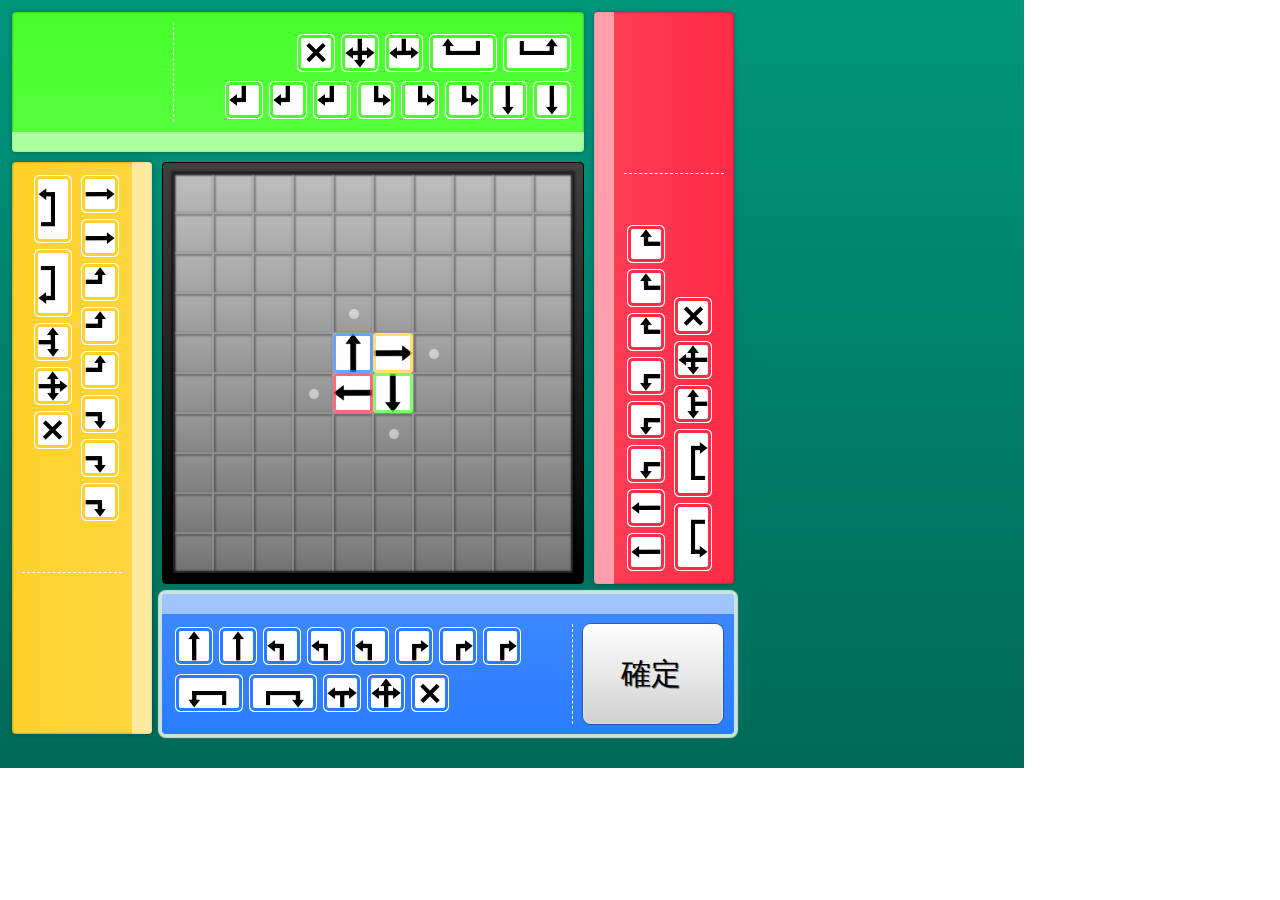
==== commit af66f321: "masterから同期" ====
--- a/game/index.html
+++ b/game/index.html
@@ -39,37 +39,24 @@
 			</div>
 			<div class="decks">
 				<div class="deck-container deck0 disabled">
-					<div class="deck">
-						<div class="deck-damages"></div>
-						<div class="deck-pieces"></div>
-						<div class="deck-actions"></div>
-					</div>
 				</div>
 				<div class="deck-container deck1 disabled">
-					<div class="deck">
-						<div class="deck-damages"></div>
-						<div class="deck-pieces"></div>
-						<div class="deck-actions"></div>
-					</div>
 				</div>
 				<div class="deck-container deck2 disabled">
-					<div class="deck">
-						<div class="deck-damages"></div>
-						<div class="deck-pieces"></div>
-						<div class="deck-actions"></div>
-					</div>
 				</div>
 				<div class="deck-container deck3 disabled">
-					<div class="deck">
-						<div class="deck-damages"></div>
-						<div class="deck-pieces"></div>
-						<div class="deck-actions"></div>
-					</div>
 				</div>
 			</div>
 		</div>
 
 		<div class="piece-template"></div>
 		<div class="deck-piece-template"></div>
+		<div class="deck-template">
+			<div class="deck-damages"></div>
+			<div class="deck-pieces"></div>
+			<div class="deck-actions">
+				<a class="button">確定</a>
+			</div>
+		</div>
 	</body>
 </html>
--- a/assets/stylesheets/screen.css
+++ b/assets/stylesheets/screen.css
@@ -59,18 +59,46 @@
   display: block;
 }
 
-@-webkit-keyframes pulse {
-  from {
-    -webkit-box-shadow: rgba(255, 255, 255, 0.8) 0px 0px 1px 4px;
-    -moz-box-shadow: rgba(255, 255, 255, 0.8) 0px 0px 1px 4px;
-    box-shadow: rgba(255, 255, 255, 0.8) 0px 0px 1px 4px;
-  }
-
-  to {
-    -webkit-box-shadow: rgba(255, 255, 255, 0) 0px 0px 1px 4px;
-    -moz-box-shadow: rgba(255, 255, 255, 0) 0px 0px 1px 4px;
-    box-shadow: rgba(255, 255, 255, 0) 0px 0px 1px 4px;
-  }
+a.button {
+  display: block;
+  -webkit-border-radius: 8px 8px;
+  -moz-border-radius: 8px / 8px;
+  border-radius: 8px / 8px;
+  background-image: -webkit-gradient(linear, 50% 0%, 50% 100%, color-stop(0%, #ffffff), color-stop(100%, #d0d0d0));
+  background-image: -webkit-linear-gradient(top, #ffffff, #d0d0d0);
+  background-image: -moz-linear-gradient(top, #ffffff, #d0d0d0);
+  background-image: -o-linear-gradient(top, #ffffff, #d0d0d0);
+  background-image: linear-gradient(top, #ffffff, #d0d0d0);
+  padding: 35px 0px 0px 38px;
+  width: 140px;
+  height: 100px;
+  cursor: pointer;
+  font-size: 30px;
+  text-shadow: rgba(0, 0, 0, 0.5) 1px 1px 0;
+  -webkit-box-sizing: border-box;
+  -moz-box-sizing: border-box;
+  box-sizing: border-box;
+  -webkit-box-shadow: rgba(255, 255, 255, 0.3) 0px 0px 1px 1px inset, rgba(0, 0, 0, 0.3) 0px 0px 0px 1px;
+  -moz-box-shadow: rgba(255, 255, 255, 0.3) 0px 0px 1px 1px inset, rgba(0, 0, 0, 0.3) 0px 0px 0px 1px;
+  box-shadow: rgba(255, 255, 255, 0.3) 0px 0px 1px 1px inset, rgba(0, 0, 0, 0.3) 0px 0px 0px 1px;
+}
+a.button:hover {
+  -webkit-transform: scale(1.02, 1.02);
+  -moz-transform: scale(1.02, 1.02);
+  -ms-transform: scale(1.02, 1.02);
+  -o-transform: scale(1.02, 1.02);
+  transform: scale(1.02, 1.02);
+}
+a.button:active {
+  -webkit-transform: scale(1, 1);
+  -moz-transform: scale(1, 1);
+  -ms-transform: scale(1, 1);
+  -o-transform: scale(1, 1);
+  transform: scale(1, 1);
+}
+
+*[class$="template"] {
+  display: none;
 }
 
 div.game-container {
@@ -139,8 +167,16 @@
   -moz-box-shadow: rgba(255, 255, 255, 0.3) 0px 0px 1px 1px inset, rgba(0, 0, 0, 0.3) 1px 1px 2px 2px inset;
   box-shadow: rgba(255, 255, 255, 0.3) 0px 0px 1px 1px inset, rgba(0, 0, 0, 0.3) 1px 1px 2px 2px inset;
 }
-div.board-container div.board div.board-inner div.base-pieces div.piece.highlight {
-  background-color: rgba(255, 0, 0, 0.5);
+div.board-container div.board div.board-inner div.base-pieces div.piece.highlight:after {
+  content: "";
+  width: 10px;
+  height: 10px;
+  background-color: rgba(255, 255, 255, 0.5);
+  display: block;
+  -webkit-border-radius: 5px 5px;
+  -moz-border-radius: 5px / 5px;
+  border-radius: 5px / 5px;
+  margin: 16px 16px;
 }
 div.board-container div.board div.board-inner div.pieces {
   -webkit-box-shadow: rgba(0, 0, 0, 0.5) 0px 0px 2px 2px, rgba(0, 0, 0, 0.8) 0px 0px 2px 2px inset;
@@ -163,11 +199,6 @@
   -webkit-box-shadow: rgba(42, 124, 255, 0.7) 0px 0px 0px 3px inset;
   -moz-box-shadow: rgba(42, 124, 255, 0.7) 0px 0px 0px 3px inset;
   box-shadow: rgba(42, 124, 255, 0.7) 0px 0px 0px 3px inset;
-  -webkit-transform: translate(1px, 1px);
-  -moz-transform: translate(1px, 1px);
-  -ms-transform: translate(1px, 1px);
-  -o-transform: translate(1px, 1px);
-  transform: translate(1px, 1px);
   background-color: white;
 }
 div.board-container div.board div.board-inner div.pieces div.piece.player_1 {
@@ -177,11 +208,6 @@
   -webkit-box-shadow: rgba(255, 209, 42, 0.7) 0px 0px 0px 3px inset;
   -moz-box-shadow: rgba(255, 209, 42, 0.7) 0px 0px 0px 3px inset;
   box-shadow: rgba(255, 209, 42, 0.7) 0px 0px 0px 3px inset;
-  -webkit-transform: translate(1px, 1px);
-  -moz-transform: translate(1px, 1px);
-  -ms-transform: translate(1px, 1px);
-  -o-transform: translate(1px, 1px);
-  transform: translate(1px, 1px);
   background-color: white;
 }
 div.board-container div.board div.board-inner div.pieces div.piece.player_2 {
@@ -191,11 +217,6 @@
   -webkit-box-shadow: rgba(70, 255, 42, 0.7) 0px 0px 0px 3px inset;
   -moz-box-shadow: rgba(70, 255, 42, 0.7) 0px 0px 0px 3px inset;
   box-shadow: rgba(70, 255, 42, 0.7) 0px 0px 0px 3px inset;
-  -webkit-transform: translate(1px, 1px);
-  -moz-transform: translate(1px, 1px);
-  -ms-transform: translate(1px, 1px);
-  -o-transform: translate(1px, 1px);
-  transform: translate(1px, 1px);
   background-color: white;
 }
 div.board-container div.board div.board-inner div.pieces div.piece.player_3 {
@@ -205,11 +226,6 @@
   -webkit-box-shadow: rgba(255, 42, 70, 0.7) 0px 0px 0px 3px inset;
   -moz-box-shadow: rgba(255, 42, 70, 0.7) 0px 0px 0px 3px inset;
   box-shadow: rgba(255, 42, 70, 0.7) 0px 0px 0px 3px inset;
-  -webkit-transform: translate(1px, 1px);
-  -moz-transform: translate(1px, 1px);
-  -ms-transform: translate(1px, 1px);
-  -o-transform: translate(1px, 1px);
-  transform: translate(1px, 1px);
   background-color: white;
 }
 div.board-container div.board div.board-inner div.pieces div.piece.rotate_0 {
@@ -239,6 +255,15 @@
   -ms-transform: rotate(270deg);
   -o-transform: rotate(270deg);
   transform: rotate(270deg);
+}
+div.board-container div.board div.board-inner div.pieces div.piece.draft {
+  -webkit-border-radius: 4px 4px;
+  -moz-border-radius: 4px / 4px;
+  border-radius: 4px / 4px;
+  -webkit-box-shadow: rgba(0, 0, 0, 0.7) 0px 0px 0px 3px inset;
+  -moz-box-shadow: rgba(0, 0, 0, 0.7) 0px 0px 0px 3px inset;
+  box-shadow: rgba(0, 0, 0, 0.7) 0px 0px 0px 3px inset;
+  background-color: white;
 }
 div.board-container div.board div.board-inner div.pieces div.piece.type_straight {
   background-image: url(../images/piece_straight.png);
@@ -362,12 +387,6 @@
   -webkit-border-radius: 4px 4px;
   -moz-border-radius: 4px / 4px;
   border-radius: 4px / 4px;
-  -webkit-animation-name: pulse;
-  -webkit-animation-duration: 0.2s;
-  -webkit-animation-iteration-count: 10;
-  -webkit-animation-timing-function: ease-in-out;
-  -webkit-animation-direction: alternate;
-  -webkit-animation-delay: 0s;
   -webkit-box-shadow: rgba(255, 255, 255, 0.8) 0px 0px 1px 4px;
   -moz-box-shadow: rgba(255, 255, 255, 0.8) 0px 0px 1px 4px;
   box-shadow: rgba(255, 255, 255, 0.8) 0px 0px 1px 4px;
@@ -386,6 +405,11 @@
 div.decks div.deck-container div.deck div.deck-damages div.damage {
   display: inline-block;
   background-color: red;
+  background-image: url(../images/piece_block.png);
+  -webkit-background-size: 16px;
+  -moz-background-size: 16px;
+  -o-background-size: 16px;
+  background-size: 16px;
   width: 16px;
   height: 16px;
   margin: 2px 0px 0px 2px;
@@ -470,8 +494,7 @@
 }
 div.decks div.deck-container div.deck div.deck-actions {
   display: inline-block;
-  width: 120px;
-  background-color: rgba(255, 255, 255, 0.2);
+  width: 140px;
   height: 100px;
   margin: 10px;
   float: left;
@@ -486,3 +509,6 @@
   -moz-box-shadow: rgba(0, 0, 0, 0.2) 0px 0px 4px 1px, rgba(0, 0, 0, 0.2) 0px 0px 2px 1px inset;
   box-shadow: rgba(0, 0, 0, 0.2) 0px 0px 4px 1px, rgba(0, 0, 0, 0.2) 0px 0px 2px 1px inset;
 }
+div.decks div.deck-container.disabled a.button {
+  visibility: hidden;
+}
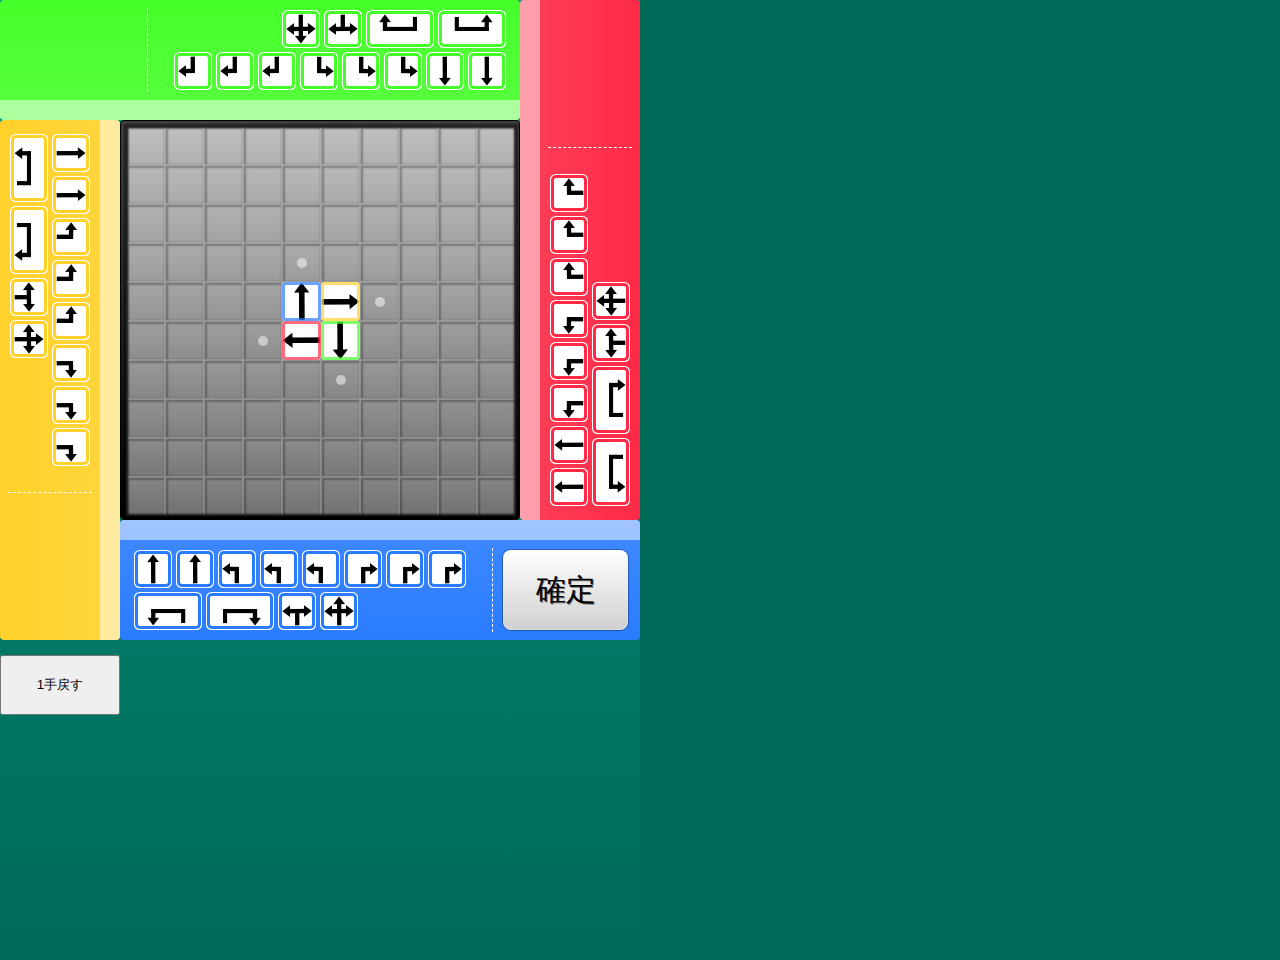
==== commit 108f91ee: "masterから同期(iPhone用デザインとundo)" ====
--- a/game/index.html
+++ b/game/index.html
@@ -2,6 +2,7 @@
 <html>
 	<head>
 		<meta charset="UTF-8">
+		<meta name="viewport" content="width=device-width">
 		<link href="../assets/stylesheets/screen.css" media="screen, projection" rel="stylesheet" type="text/css" />
 		<meta property="fb:admins" content="1605312026" />
 		<title>BELONEPHOBIA PUZZLE : 先端恐怖症パズル</title>
@@ -9,6 +10,7 @@
 			<link href="/stylesheets/ie.css" media="screen, projection" rel="stylesheet" type="text/css" />
 		<![endif]-->
 		<script src="http://ajax.googleapis.com/ajax/libs/jquery/1.9.1/jquery.min.js"></script>
+		<script src="../assets/js/History.js"></script>
 		<script src="../assets/js/Player.js"></script>
 		<script src="../assets/js/BoardPiece.js"></script>
 		<script src="../assets/js/PieceSet.js"></script>
@@ -47,6 +49,9 @@
 				<div class="deck-container deck3 disabled">
 				</div>
 			</div>
+			<div class="game-actions">
+				<button class="undo">1手戻す</button>
+			</div>
 		</div>
 
 		<div class="piece-template"></div>
--- a/assets/stylesheets/screen.css
+++ b/assets/stylesheets/screen.css
@@ -69,9 +69,10 @@
   background-image: -moz-linear-gradient(top, #ffffff, #d0d0d0);
   background-image: -o-linear-gradient(top, #ffffff, #d0d0d0);
   background-image: linear-gradient(top, #ffffff, #d0d0d0);
-  padding: 35px 0px 0px 38px;
-  width: 140px;
-  height: 100px;
+  width: 100%;
+  height: 100%;
+  line-height: 80px;
+  text-align: center;
   cursor: pointer;
   font-size: 30px;
   text-shadow: rgba(0, 0, 0, 0.5) 1px 1px 0;
@@ -101,9 +102,14 @@
   display: none;
 }
 
+body {
+  overflow: hidden;
+  background-color: #006958;
+}
+
 div.game-container {
-  width: 1024px;
-  height: 768px;
+  width: 640px;
+  height: 960px;
   background-image: -webkit-gradient(linear, 50% 0%, 50% 100%, color-stop(0%, #00967d), color-stop(100%, #006958));
   background-image: -webkit-linear-gradient(top, #00967d, #006958);
   background-image: -moz-linear-gradient(top, #00967d, #006958);
@@ -112,15 +118,19 @@
 }
 
 div.board-container {
-  position: absolute;
-  width: 746px;
-  height: 746px;
+  width: 640px;
+  height: 640px;
 }
 div.board-container div.board {
+  display: inline-block;
+  margin: 120px;
   width: 400px;
   height: 400px;
-  padding: 10px;
+  padding: 5px;
   border: 1px black solid;
+  -webkit-box-sizing: border-box;
+  -moz-box-sizing: border-box;
+  box-sizing: border-box;
   -webkit-border-radius: 4px 4px;
   -moz-border-radius: 4px / 4px;
   border-radius: 4px / 4px;
@@ -129,21 +139,20 @@
   background-image: -moz-linear-gradient(top, #404040, #000000);
   background-image: -o-linear-gradient(top, #404040, #000000);
   background-image: linear-gradient(top, #404040, #000000);
-  margin: 162px;
+  margin: 120px;
 }
 div.board-container div.board div.board-inner {
-  width: 400px;
-  height: 400px;
   overflow: hidden;
   *zoom: 1;
 }
 div.board-container div.board div.board-inner div.pieces, div.board-container div.board div.board-inner div.base-pieces {
   position: absolute;
-  width: 400px;
+  width: 390px;
+  height: 390px;
 }
 div.board-container div.board div.board-inner div.piece {
-  width: 40px;
-  height: 40px;
+  width: 39px;
+  height: 39px;
   display: inline-block;
   float: left;
 }
@@ -176,7 +185,7 @@
   -webkit-border-radius: 5px 5px;
   -moz-border-radius: 5px / 5px;
   border-radius: 5px / 5px;
-  margin: 16px 16px;
+  margin: 14.5px;
 }
 div.board-container div.board div.board-inner div.pieces {
   -webkit-box-shadow: rgba(0, 0, 0, 0.5) 0px 0px 2px 2px, rgba(0, 0, 0, 0.8) 0px 0px 2px 2px inset;
@@ -184,10 +193,10 @@
   box-shadow: rgba(0, 0, 0, 0.5) 0px 0px 2px 2px, rgba(0, 0, 0, 0.8) 0px 0px 2px 2px inset;
 }
 div.board-container div.board div.board-inner div.pieces div.piece {
-  -webkit-background-size: 40px, 40px;
-  -moz-background-size: 40px, 40px;
-  -o-background-size: 40px, 40px;
-  background-size: 40px, 40px;
+  -webkit-background-size: 39px, 39px;
+  -moz-background-size: 39px, 39px;
+  -o-background-size: 39px, 39px;
+  background-size: 39px, 39px;
 }
 div.board-container div.board div.board-inner div.pieces div.piece:hover {
   cursor: pointer;
@@ -275,17 +284,17 @@
   background-image: url(../images/piece_left_curve.png);
 }
 div.board-container div.board div.board-inner div.pieces div.piece.type_right_turn {
-  -webkit-background-size: 80px, 40px;
-  -moz-background-size: 80px, 40px;
-  -o-background-size: 80px, 40px;
-  background-size: 80px, 40px;
+  -webkit-background-size: 78px, 39px;
+  -moz-background-size: 78px, 39px;
+  -o-background-size: 78px, 39px;
+  background-size: 78px, 39px;
   background-image: url(../images/piece_right_turn.png);
 }
 div.board-container div.board div.board-inner div.pieces div.piece.type_left_turn {
-  -webkit-background-size: 80px, 40px;
-  -moz-background-size: 80px, 40px;
-  -o-background-size: 80px, 40px;
-  background-size: 80px, 40px;
+  -webkit-background-size: 78px, 39px;
+  -moz-background-size: 78px, 39px;
+  -o-background-size: 78px, 39px;
+  background-size: 78px, 39px;
   background-image: url(../images/piece_left_turn.png);
 }
 div.board-container div.board div.board-inner div.pieces div.piece.type_side_branch {
@@ -298,19 +307,21 @@
   background-image: url(../images/piece_block.png);
 }
 div.board-container div.board div.board-inner div.pieces div.piece.pos_x_1 {
-  background-position-x: -40px;
+  background-position-x: -39px;
 }
 
 div.decks {
   position: absolute;
+  top: 0px;
+  left: 0px;
 }
 div.decks div.deck-container {
   position: absolute;
-  -webkit-transform-origin: 373px 373px;
-  -moz-transform-origin: 373px 373px;
-  -ms-transform-origin: 373px 373px;
-  -o-transform-origin: 373px 373px;
-  transform-origin: 373px 373px;
+  -webkit-transform-origin: 320px 320px;
+  -moz-transform-origin: 320px 320px;
+  -ms-transform-origin: 320px 320px;
+  -o-transform-origin: 320px 320px;
+  transform-origin: 320px 320px;
   /* 各プレイヤdeck */
   /* 共通deck */
 }
@@ -375,10 +386,11 @@
   background-color: #ff2a46;
 }
 div.decks div.deck-container div.deck {
-  width: 572px;
+  width: 520px;
+  height: 120px;
   position: absolute;
-  top: 594px;
-  left: 162px;
+  top: 520px;
+  left: 120px;
   background-image: -webkit-gradient(linear, 50% 0%, 50% 100%, color-stop(0%, rgba(255, 255, 255, 0.1)), color-stop(100%, rgba(255, 255, 255, 0)));
   background-image: -webkit-linear-gradient(top, rgba(255, 255, 255, 0.1), rgba(255, 255, 255, 0));
   background-image: -moz-linear-gradient(top, rgba(255, 255, 255, 0.1), rgba(255, 255, 255, 0));
@@ -387,9 +399,6 @@
   -webkit-border-radius: 4px 4px;
   -moz-border-radius: 4px / 4px;
   border-radius: 4px / 4px;
-  -webkit-box-shadow: rgba(255, 255, 255, 0.8) 0px 0px 1px 4px;
-  -moz-box-shadow: rgba(255, 255, 255, 0.8) 0px 0px 1px 4px;
-  box-shadow: rgba(255, 255, 255, 0.8) 0px 0px 1px 4px;
 }
 div.decks div.deck-container div.deck div.deck-damages {
   width: 100%;
@@ -416,17 +425,19 @@
 }
 div.decks div.deck-container div.deck div.deck-pieces {
   display: inline-block;
-  width: 390px;
-  height: 100px;
-  overflow: scroll;
-  margin: 10px 0px 10px 10px;
+  width: 350px;
+  line-height: 0px;
+  overflow-x: hidden;
+  overflow-y: auto;
+  margin: 8px 0px 8px 8px;
   padding-right: 10px;
+  padding-left: 4px;
   float: left;
   border-right: 1px dashed white;
 }
 div.decks div.deck-container div.deck div.deck-pieces div.deck-piece {
   display: inline-block;
-  margin: 7px;
+  margin: 6px;
   width: 30px;
   height: 30px;
   -webkit-border-radius: 2px 2px;
@@ -494,8 +505,8 @@
 }
 div.decks div.deck-container div.deck div.deck-actions {
   display: inline-block;
-  width: 140px;
-  height: 100px;
+  width: 125px;
+  height: 80px;
   margin: 10px;
   float: left;
 }
@@ -505,10 +516,15 @@
 }
 div.decks div.deck-container.disabled div.deck {
   -webkit-animation-name: none;
-  -webkit-box-shadow: rgba(0, 0, 0, 0.2) 0px 0px 4px 1px, rgba(0, 0, 0, 0.2) 0px 0px 2px 1px inset;
-  -moz-box-shadow: rgba(0, 0, 0, 0.2) 0px 0px 4px 1px, rgba(0, 0, 0, 0.2) 0px 0px 2px 1px inset;
-  box-shadow: rgba(0, 0, 0, 0.2) 0px 0px 4px 1px, rgba(0, 0, 0, 0.2) 0px 0px 2px 1px inset;
 }
 div.decks div.deck-container.disabled a.button {
   visibility: hidden;
 }
+
+div.game-actions {
+  margin-top: 15px;
+}
+div.game-actions button.undo {
+  width: 120px;
+  height: 60px;
+}
